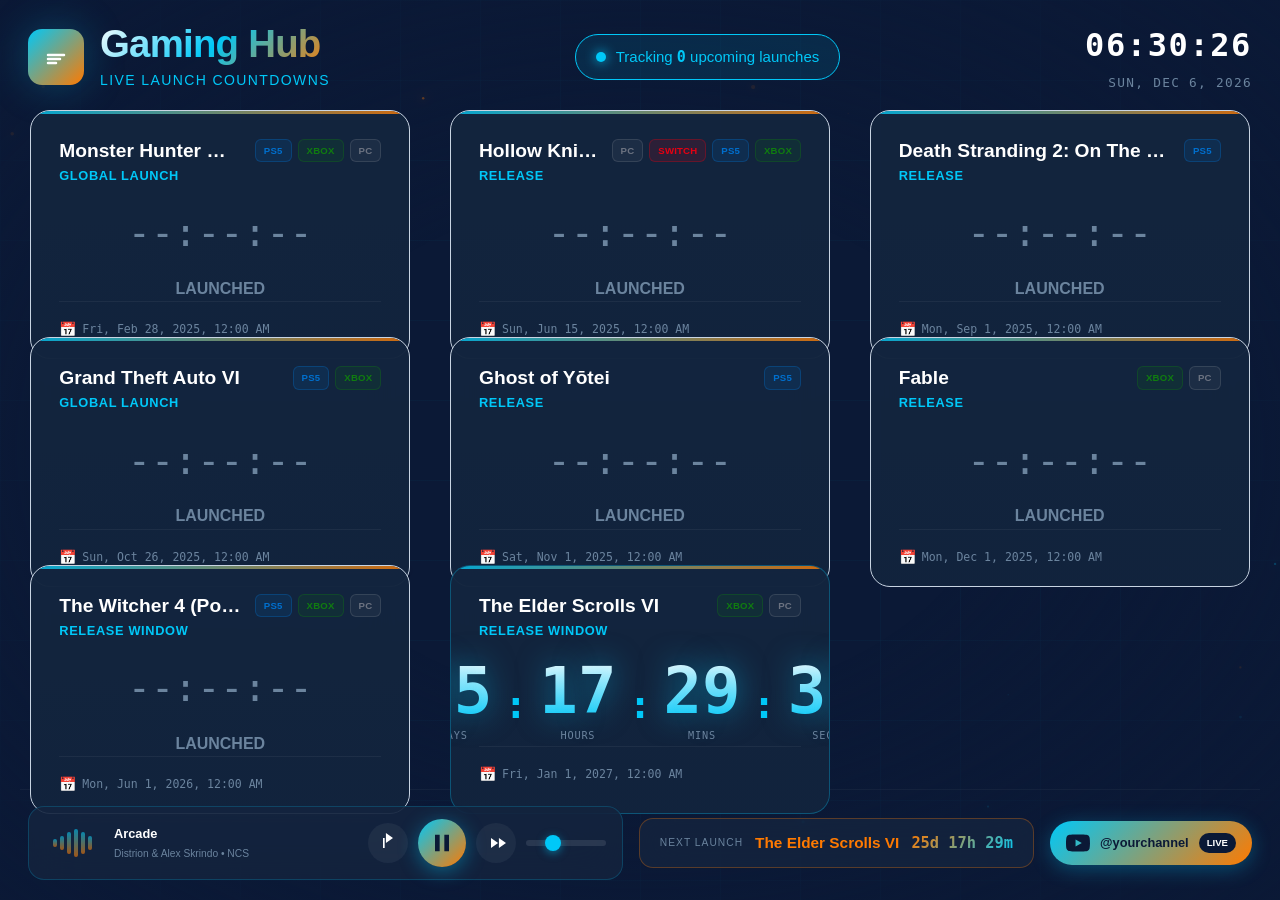
==== stream-dashboard/index.html @ 183128b2 "Add Stream Dashboard: OBS-ready fullscreen countdown overlay - Particle background animation with cy" ====
<!DOCTYPE html>
<html lang="en">
<head>
  <meta charset="UTF-8">
  <meta name="viewport" content="width=device-width, initial-scale=1.0, maximum-scale=1.0, user-scalable=no">
  <meta name="description" content="Gaming Hub Stream Dashboard - Live countdowns for upcoming game launches. Perfect for OBS browser source.">
  <meta name="theme-color" content="#0B1936">

  <!-- Open Graph -->
  <meta property="og:type" content="website">
  <meta property="og:title" content="Gaming Hub - Live Launch Countdowns">
  <meta property="og:description" content="Tracking the biggest upcoming game releases with live timers">
  <meta property="og:image" content="https://your-domain.com/og-stream.jpg">

  <title>Gaming Hub • Stream Dashboard</title>

  <!-- Preload -->
  <link rel="preload" href="../shared/styles.css" as="style">
  <link rel="preload" href="../shared/utils.js" as="script">
  <link rel="preload" href="data/stream-events.json" as="fetch" crossorigin>

  <!-- Styles -->
  <link rel="stylesheet" href="../shared/styles.css">
  <link rel="stylesheet" href="stream.css">

  <!-- Favicon -->
  <link rel="icon" type="image/svg+xml" href="data:image/svg+xml,<svg xmlns='http://www.w3.org/2000/svg' viewBox='0 0 100 100'><text y='.9em' font-size='90'>⏰</text></svg>">
</head>
<body>
  <!-- Background Canvas for Particles/Effects -->
  <canvas id="bgCanvas" aria-hidden="true"></canvas>

  <!-- Subtle Grid Overlay -->
  <div class="grid-overlay" aria-hidden="true"></div>

  <!-- Main Dashboard -->
  <main class="stream-dashboard" role="main">
    <!-- Top Bar: Brand + Live Indicator -->
    <header class="stream-header">
      <div class="brand-section">
        <div class="logo-mark" aria-hidden="true">
          <svg width="40" height="40" viewBox="0 0 40 40" fill="none">
            <rect width="40" height="40" rx="10" fill="url(#grad)"/>
            <path d="M12 18h16M12 22h12M12 26h8" stroke="white" stroke-width="2.5" stroke-linecap="round"/>
          </svg>
        </div>
        <div class="brand-text">
          <h1 class="brand-name">Gaming Hub</h1>
          <span class="brand-tag">Live Launch Countdowns</span>
        </div>
      </div>

      <div class="live-status" id="liveStatus" aria-live="polite">
        <span class="live-dot" aria-hidden="true"></span>
        <span class="live-text">Tracking <strong id="liveCount">0</strong> upcoming launches</span>
      </div>

      <div class="time-display" id="timeDisplay" aria-label="Current time">
        <span id="currentTime">--:--:--</span>
        <span id="currentDate">Loading...</span>
      </div>
    </header>

    <!-- Center: Main Countdown Cards -->
    <section class="countdown-grid" id="countdownGrid" aria-label="Game launch countdowns">
      <!-- Cards injected by JS -->
    </section>

    <!-- Bottom: Music Player + Next Event Preview -->
    <footer class="stream-footer">
      <!-- Music Player -->
      <div class="music-player" id="musicPlayer">
        <div class="music-info">
          <div class="music-visualizer" aria-hidden="true">
            <span class="bar"></span><span class="bar"></span><span class="bar"></span>
            <span class="bar"></span><span class="bar"></span><span class="bar"></span>
          </div>
          <div class="music-details">
            <span class="music-title" id="musicTitle">Loading...</span>
            <span class="music-artist" id="musicArtist">Non-copyright gaming music</span>
          </div>
        </div>
        <div class="music-controls">
          <button class="music-btn" id="musicPrev" aria-label="Previous track" title="Previous">
            <svg width="20" height="20" viewBox="0 0 24 24" fill="currentColor"><path d="M6 6h2v12H6zm3.5-6l8.5 6-8.5 6V0z"/></svg>
          </button>
          <button class="music-btn music-play" id="musicPlayPause" aria-label="Play/Pause" title="Play/Pause">
            <svg class="icon-play" width="28" height="28" viewBox="0 0 24 24" fill="currentColor"><path d="M8 5v14l11-7z"/></svg>
            <svg class="icon-pause" width="28" height="28" viewBox="0 0 24 24" fill="currentColor" style="display:none"><path d="M6 19h4V5H6v14zm8-14v14h4V5h-4z"/></svg>
          </button>
          <button class="music-btn" id="musicNext" aria-label="Next track" title="Next">
            <svg width="20" height="20" viewBox="0 0 24 24" fill="currentColor"><path d="M6 18l8.5-6-8.5-6V18zM15.5 6l8.5 6-8.5 6V6z"/></svg>
          </button>
          <input type="range" class="music-volume" id="musicVolume" min="0" max="1" step="0.1" value="0.3" aria-label="Volume">
        </div>
      </div>

      <!-- Next Event Teaser -->
      <div class="next-event" id="nextEvent" aria-label="Next upcoming launch">
        <span class="next-label">Next Launch</span>
        <span class="next-game" id="nextGameName">Loading...</span>
        <span class="next-countdown" id="nextCountdown">--d --h --m</span>
      </div>

      <!-- Channel Branding -->
      <div class="channel-brand">
        <a href="https://youtube.com/@yourchannel" target="_blank" rel="noopener" class="channel-link">
          <svg width="24" height="24" viewBox="0 0 24 24" fill="currentColor" aria-hidden="true">
            <path d="M23.498 6.186a3.016 3.016 0 0 0-2.122-2.136C19.505 3.545 12 3.545 12 3.545s-7.505 0-9.377.505A3.017 3.017 0 0 0 .502 6.186C0 8.07 0 12 0 12s0 3.93.502 5.814a3.016 3.016 0 0 0 2.122 2.136c1.871.505 9.376.505 9.376.505s7.505 0 9.377-.505a3.015 3.015 0 0 0 2.122-2.136C24 15.93 24 12 24 12s0-3.93-.502-5.814zM9.545 15.568V8.432L15.818 12l-6.273 3.568z"/>
          </svg>
          <span>@yourchannel</span>
          <span class="channel-live" aria-hidden="true">LIVE</span>
        </a>
      </div>
    </footer>
  </main>

  <!-- Audio Element -->
  <audio id="bgMusic" crossorigin="anonymous" preload="metadata"></audio>

  <!-- Scripts -->
  <script type="module" src="stream.js"></script>
</body>
</html>
---- shared/styles.css ----
/* ========================================
   YouTube Gaming Hub - Shared Design System
   Brand Colors: Pure White, Deep Navy Blue, Bright Cyan, Vibrant Orange, Light Gray
   ======================================== */

:root {
  /* ===== BRAND PALETTE (Your Channel Colors) ===== */
  --color-white: #FFFFFF;        /* Pure White - Primary background */
  --color-navy: #0B1936;         /* Deep Navy Blue - Structural, text, borders */
  --color-cyan: #00C8F8;         /* Bright Cyan - Primary energy accent */
  --color-orange: #FF7A00;       /* Vibrant Orange - Secondary pop accent */
  --color-light-gray: #E5ECF0;   /* Light Gray - Subtle texture layer */

  /* ===== BRAND SEMANTIC MAPPING ===== */
  --brand-primary: var(--color-cyan);      /* Primary actions, links, focus */
  --brand-primary-hover: #00b0db;          /* Darker cyan for hover */
  --brand-secondary: var(--color-orange);  /* Secondary actions, highlights */
  --brand-secondary-hover: #e86c00;        /* Darker orange for hover */
  --brand-accent: var(--color-cyan);       /* Live indicators, energy elements */
  --brand-outline: var(--color-navy);      /* Borders, frames, dividers */

  /* ===== SEMANTIC COLORS - DARK MODE (Default) ===== */
  --bg-primary: var(--color-navy);         /* Deep navy base */
  --bg-secondary: #112040;                 /* Slightly lighter navy */
  --bg-tertiary: #172a4a;                  /* Card backgrounds */
  --bg-card: #14253f;                      /* Card surface */
  --bg-card-hover: #1a2f4f;                /* Card hover */

  --text-primary: var(--color-white);      /* Pure white text */
  --text-secondary: #b8c5d6;               /* Muted cyan-gray */
  --text-muted: #8a9bb8;                   /* More muted */
  --text-inverse: var(--color-navy);       /* Navy on light backgrounds */

  --border-primary: #233a5a;               /* Navy-border */
  --border-focus: var(--brand-primary);    /* Cyan focus ring */
  --border-subtle: #1c304a;                /* Subtle dividers */

  --shadow-sm: 0 1px 3px rgba(0, 0, 0, 0.4);
  --shadow-md: 0 4px 16px rgba(0, 0, 0, 0.5);
  --shadow-lg: 0 8px 32px rgba(0, 0, 0, 0.6);
  --shadow-glow: 0 0 24px rgba(0, 200, 248, 0.35);  /* Cyan glow */
  --shadow-glow-orange: 0 0 24px rgba(255, 122, 0, 0.35);  /* Orange glow */

  --radius-sm: 6px;
  --radius-md: 10px;
  --radius-lg: 16px;
  --radius-full: 9999px;

  --transition-fast: 150ms ease;
  --transition-base: 250ms ease;
  --transition-slow: 350ms ease;

  --font-sans: -apple-system, BlinkMacSystemFont, 'Segoe UI', Roboto, 'Helvetica Neue', Arial, sans-serif;
  --font-mono: 'SF Mono', 'Fira Code', 'Fira Mono', Menlo, Consolas, monospace;

  --header-height: 64px;
  --max-width: 1200px;
  --gap: 16px;
  --gap-sm: 8px;
  --gap-lg: 24px;
}

/* ===== LIGHT MODE (System preference) ===== */
@media (prefers-color-scheme: light) {
  :root:not([data-theme="dark"]) {
    --bg-primary: var(--color-white);           /* Pure white base */
    --bg-secondary: var(--color-light-gray);    /* Light gray secondary */
    --bg-tertiary: #d0dbe8;                     /* Slightly deeper gray-blue */
    --bg-card: var(--color-white);              /* White cards */
    --bg-card-hover: #f0f4f8;                   /* Light hover */

    --text-primary: var(--color-navy);          /* Navy text */
    --text-secondary: #3d5a7a;                  /* Darker muted */
    --text-muted: #6b849e;                      /* Muted */
    --text-inverse: var(--color-white);         /* White on dark */

    --border-primary: var(--color-light-gray);  /* Light gray borders */
    --border-focus: var(--brand-primary);       /* Cyan focus */
    --border-subtle: #c8d4e2;                   /* Subtle dividers */

    --shadow-sm: 0 1px 3px rgba(11, 25, 54, 0.08);
    --shadow-md: 0 4px 16px rgba(11, 25, 54, 0.12);
    --shadow-lg: 0 8px 32px rgba(11, 25, 54, 0.16);
    --shadow-glow: 0 0 24px rgba(0, 200, 248, 0.25);
    --shadow-glow-orange: 0 0 24px rgba(255, 122, 0, 0.25);
  }
}

/* ===== EXPLICIT DARK MODE OVERRIDE ===== */
[data-theme="dark"] {
  --bg-primary: var(--color-navy);
  --bg-secondary: #112040;
  --bg-tertiary: #172a4a;
  --bg-card: #14253f;
  --bg-card-hover: #1a2f4f;

  --text-primary: var(--color-white);
  --text-secondary: #b8c5d6;
  --text-muted: #8a9bb8;
  --text-inverse: var(--color-navy);

  --border-primary: #233a5a;
  --border-focus: var(--brand-primary);
  --border-subtle: #1c304a;

  --shadow-sm: 0 1px 3px rgba(0, 0, 0, 0.4);
  --shadow-md: 0 4px 16px rgba(0, 0, 0, 0.5);
  --shadow-lg: 0 8px 32px rgba(0, 0, 0, 0.6);
  --shadow-glow: 0 0 24px rgba(0, 200, 248, 0.35);
  --shadow-glow-orange: 0 0 24px rgba(255, 122, 0, 0.35);
}

/* ========================================
   Reset & Base
   ======================================== */

*, *::before, *::after {
  box-sizing: border-box;
  margin: 0;
  padding: 0;
}

html {
  font-size: 16px;
  scroll-behavior: smooth;
}

body {
  font-family: var(--font-sans);
  background: var(--bg-primary);
  color: var(--text-primary);
  line-height: 1.6;
  min-height: 100vh;
  -webkit-font-smoothing: antialiased;
  -moz-osx-font-smoothing: grayscale;
}

/* ========================================
   Typography
   ======================================== */

h1, h2, h3, h4, h5, h6 {
  font-weight: 700;
  line-height: 1.2;
  color: var(--text-primary);
}

h1 { font-size: clamp(2rem, 5vw, 3rem); }
h2 { font-size: clamp(1.5rem, 3vw, 2.25rem); }
h3 { font-size: clamp(1.25rem, 2.5vw, 1.75rem); }

p { color: var(--text-secondary); }

a {
  color: var(--brand-primary);
  text-decoration: none;
  transition: color var(--transition-fast);
}
a:hover { color: var(--brand-primary-hover); }
a:focus-visible {
  outline: 2px solid var(--border-focus);
  outline-offset: 2px;
  border-radius: var(--radius-sm);
}

/* ========================================
   Layout Utilities
   ======================================== */

.container {
  width: 100%;
  max-width: var(--max-width);
  margin: 0 auto;
  padding: 0 var(--gap);
}

.grid {
  display: grid;
  gap: var(--gap);
}

.grid-2 { grid-template-columns: repeat(2, 1fr); }
.grid-3 { grid-template-columns: repeat(3, 1fr); }
.grid-4 { grid-template-columns: repeat(4, 1fr); }

@media (max-width: 1024px) {
  .grid-4 { grid-template-columns: repeat(2, 1fr); }
  .grid-3 { grid-template-columns: repeat(2, 1fr); }
}
@media (max-width: 640px) {
  .grid-4, .grid-3, .grid-2 { grid-template-columns: 1fr; }
}

.flex { display: flex; }
.flex-center { display: flex; align-items: center; justify-content: center; }
.flex-between { display: flex; align-items: center; justify-content: space-between; }
.flex-col { display: flex; flex-direction: column; }
.gap-sm { gap: var(--gap-sm); }
.gap { gap: var(--gap); }
.gap-lg { gap: var(--gap-lg); }

/* ========================================
   Components
   ======================================== */

/* Buttons */
.btn {
  display: inline-flex;
  align-items: center;
  justify-content: center;
  gap: 8px;
  padding: 12px 24px;
  font-size: 0.9375rem;
  font-weight: 600;
  border-radius: var(--radius-md);
  border: none;
  cursor: pointer;
  transition: all var(--transition-fast);
  white-space: nowrap;
  text-decoration: none;
}

.btn-primary {
  background: var(--brand-primary);
  color: white;
}
.btn-primary:hover {
  background: var(--brand-primary-hover);
  transform: translateY(-1px);
  box-shadow: var(--shadow-glow);
}
.btn-primary:active { transform: translateY(0); }

.btn-secondary {
  background: var(--bg-tertiary);
  color: var(--text-primary);
  border: 1px solid var(--border-primary);
}
.btn-secondary:hover {
  background: var(--bg-card-hover);
  border-color: var(--brand-primary);
}

.btn-ghost {
  background: transparent;
  color: var(--text-secondary);
}
.btn-ghost:hover {
  background: var(--bg-tertiary);
  color: var(--text-primary);
}

.btn-sm { padding: 8px 16px; font-size: 0.8125rem; }
.btn-lg { padding: 16px 32px; font-size: 1.0625rem; }

.btn:disabled {
  opacity: 0.5;
  cursor: not-allowed;
  transform: none !important;
}

/* Cards */
.card {
  background: var(--bg-card);
  border: 1px solid var(--border-primary);
  border-radius: var(--radius-lg);
  padding: var(--gap-lg);
  transition: all var(--transition-base);
}
.card:hover {
  border-color: var(--brand-primary);
  box-shadow: var(--shadow-md);
  transform: translateY(-2px);
}

/* Badges */
.badge {
  display: inline-flex;
  align-items: center;
  padding: 4px 10px;
  font-size: 0.6875rem;
  font-weight: 700;
  text-transform: uppercase;
  letter-spacing: 0.05em;
  border-radius: var(--radius-full);
  white-space: nowrap;
}

.badge-live {
  background: rgba(0, 212, 170, 0.15);
  color: var(--brand-accent);
  animation: pulse 2s infinite;
}
.badge-soon { background: rgba(255, 180, 0, 0.15); color: #ffb400; }
.badge-ended { background: rgba(120, 120, 120, 0.15); color: var(--text-muted); }
.badge-category { background: var(--bg-tertiary); color: var(--text-secondary); }

@keyframes pulse {
  0%, 100% { opacity: 1; }
  50% { opacity: 0.6; }
}

/* Countdown Timer */
.countdown {
  display: flex;
  gap: 6px;
  font-family: var(--font-mono);
  font-variant-numeric: tabular-nums;
}

.countdown-unit {
  display: flex;
  flex-direction: column;
  align-items: center;
  min-width: 48px;
  padding: 8px 6px;
  background: var(--bg-tertiary);
  border-radius: var(--radius-md);
  border: 1px solid var(--border-primary);
}

.countdown-value {
  font-size: 1.5rem;
  font-weight: 700;
  line-height: 1;
  color: var(--text-primary);
}

.countdown-label {
  font-size: 0.625rem;
  text-transform: uppercase;
  letter-spacing: 0.05em;
  color: var(--text-muted);
  margin-top: 4px;
}

.countdown-separator {
  display: flex;
  align-items: center;
  font-size: 1.5rem;
  font-weight: 700;
  color: var(--text-muted);
  animation: blink 1s infinite;
}

@keyframes blink {
  0%, 100% { opacity: 1; }
  50% { opacity: 0.3; }
}

/* Live Indicator */
.live-indicator {
  display: inline-flex;
  align-items: center;
  gap: 6px;
  font-size: 0.8125rem;
  font-weight: 600;
  color: var(--brand-accent);
}

.live-dot {
  width: 8px;
  height: 8px;
  background: var(--brand-accent);
  border-radius: 50%;
  animation: pulse 1.5s infinite;
}

/* Section Headers */
.section-header {
  display: flex;
  align-items: center;
  justify-content: space-between;
  margin-bottom: var(--gap-lg);
  flex-wrap: wrap;
  gap: var(--gap);
}

.section-title {
  display: flex;
  align-items: center;
  gap: var(--gap-sm);
}

.section-title::before {
  content: '';
  width: 4px;
  height: 28px;
  background: var(--brand-primary);
  border-radius: 2px;
}

/* ========================================
   Header / Navigation
   ======================================== */

.site-header {
  position: sticky;
  top: 0;
  z-index: 100;
  height: var(--header-height);
  background: rgba(var(--bg-secondary), 0.95);
  backdrop-filter: blur(12px);
  border-bottom: 1px solid var(--border-primary);
}

.header-inner {
  display: flex;
  align-items: center;
  justify-content: space-between;
  height: 100%;
  max-width: var(--max-width);
  margin: 0 auto;
  padding: 0 var(--gap);
}

.logo {
  display: flex;
  align-items: center;
  gap: 10px;
  font-size: 1.25rem;
  font-weight: 800;
  color: var(--text-primary);
  text-decoration: none;
}

.logo-icon {
  width: 36px;
  height: 36px;
  background: var(--brand-primary);
  border-radius: var(--radius-md);
  display: flex;
  align-items: center;
  justify-content: center;
  font-size: 1.125rem;
}

.nav-links {
  display: flex;
  align-items: center;
  gap: var(--gap-sm);
  list-style: none;
}

.nav-link {
  padding: 8px 16px;
  font-size: 0.875rem;
  font-weight: 500;
  color: var(--text-secondary);
  border-radius: var(--radius-md);
  transition: all var(--transition-fast);
}
.nav-link:hover,
.nav-link.active {
  color: var(--text-primary);
  background: var(--bg-tertiary);
}

.header-actions {
  display: flex;
  align-items: center;
  gap: var(--gap-sm);
}

.theme-toggle {
  width: 40px;
  height: 40px;
  border: none;
  background: var(--bg-tertiary);
  border-radius: var(--radius-full);
  cursor: pointer;
  display: flex;
  align-items: center;
  justify-content: center;
  color: var(--text-secondary);
  transition: all var(--transition-fast);
}
.theme-toggle:hover {
  background: var(--bg-card-hover);
  color: var(--text-primary);
}

/* ========================================
   Main Content
   ======================================== */

.main-content {
  padding: var(--gap-lg) var(--gap);
  padding-bottom: calc(var(--gap-lg) * 3);
}

/* ========================================
   Footer
   ======================================== */

.site-footer {
  padding: var(--gap-lg) var(--gap);
  border-top: 1px solid var(--border-primary);
  background: var(--bg-secondary);
}

.footer-inner {
  max-width: var(--max-width);
  margin: 0 auto;
  display: flex;
  flex-direction: column;
  align-items: center;
  gap: var(--gap);
  text-align: center;
}

.footer-links {
  display: flex;
  gap: var(--gap-lg);
  flex-wrap: wrap;
  justify-content: center;
}

.footer-links a {
  color: var(--text-secondary);
  font-size: 0.875rem;
}
.footer-links a:hover { color: var(--brand-primary); }

/* ========================================
   Loading & Error States
   ======================================== */

.skeleton {
  background: linear-gradient(
    90deg,
    var(--bg-tertiary) 25%,
    var(--bg-card) 50%,
    var(--bg-tertiary) 75%
  );
  background-size: 200% 100%;
  animation: shimmer 1.5s infinite;
  border-radius: var(--radius-md);
}

@keyframes shimmer {
  0% { background-position: 200% 0; }
  100% { background-position: -200% 0; }
}

.empty-state {
  display: flex;
  flex-direction: column;
  align-items: center;
  justify-content: center;
  padding: var(--gap-lg) * 3;
  text-align: center;
  color: var(--text-muted);
}

.empty-state-icon {
  font-size: 3rem;
  margin-bottom: var(--gap);
  opacity: 0.5;
}

/* ========================================
   Utility Classes
   ======================================== */

.sr-only {
  position: absolute;
  width: 1px;
  height: 1px;
  padding: 0;
  margin: -1px;
  overflow: hidden;
  clip: rect(0, 0, 0, 0);
  white-space: nowrap;
  border: 0;
}

.text-center { text-align: center; }
.text-right { text-align: right; }

.mt-auto { margin-top: auto; }
.mb-auto { margin-bottom: auto; }

.hidden { display: none !important; }
.visible { display: block !important; }

/* Scrollbar */
::-webkit-scrollbar { width: 8px; height: 8px; }
::-webkit-scrollbar-track { background: var(--bg-primary); }
::-webkit-scrollbar-thumb {
  background: var(--border-primary);
  border-radius: var(--radius-full);
}
::-webkit-scrollbar-thumb:hover { background: var(--text-muted); }

/* Selection */
::selection {
  background: rgba(255, 59, 48, 0.3);
  color: var(--text-primary);
}

/* ========================================
   Countdown Page Specific Styles
   ======================================== */

.page-hero {
  text-align: center;
  padding: var(--gap-lg) 0;
  margin-bottom: var(--gap-lg);
}

.page-hero h1 {
  margin-bottom: var(--gap-sm);
  background: linear-gradient(135deg, var(--text-primary) 0%, var(--brand-primary) 100%);
  -webkit-background-clip: text;
  -webkit-text-fill-color: transparent;
  background-clip: text;
}

.page-hero p {
  max-width: 600px;
  margin: 0 auto;
  font-size: 1.125rem;
}

.category-section {
  margin-bottom: var(--gap-lg) * 2;
}

.category-header {
  display: flex;
  align-items: center;
  justify-content: space-between;
  margin-bottom: var(--gap);
  flex-wrap: wrap;
  gap: var(--gap);
}

.category-title {
  display: flex;
  align-items: center;
  gap: var(--gap-sm);
  font-size: 1.25rem;
}

.category-count {
  font-size: 0.875rem;
  color: var(--text-muted);
  font-weight: 400;
}

.countdown-grid {
  display: grid;
  grid-template-columns: repeat(auto-fill, minmax(320px, 1fr));
  gap: var(--gap);
}

.countdown-card {
  position: relative;
  background: var(--bg-card);
  border: 1px solid var(--border-primary);
  border-radius: var(--radius-lg);
  padding: var(--gap-lg);
  transition: all var(--transition-base);
  overflow: hidden;
}

.countdown-card::before {
  content: '';
  position: absolute;
  top: 0;
  left: 0;
  right: 0;
  height: 3px;
  background: linear-gradient(90deg, var(--brand-primary), var(--brand-accent));
  opacity: 0;
  transition: opacity var(--transition-base);
}

.countdown-card:hover::before { opacity: 1; }
.countdown-card:hover {
  border-color: var(--brand-primary);
  box-shadow: var(--shadow-md);
  transform: translateY(-4px);
}

.countdown-card.live::before { opacity: 1; }
.countdown-card.live { border-color: var(--brand-accent); }

.countdown-card-header {
  display: flex;
  align-items: flex-start;
  justify-content: space-between;
  gap: var(--gap);
  margin-bottom: var(--gap);
}

.countdown-game {
  display: flex;
  align-items: center;
  gap: var(--gap-sm);
  flex: 1;
  min-width: 0;
}

.countdown-game-icon {
  width: 48px;
  height: 48px;
  border-radius: var(--radius-md);
  object-fit: cover;
  flex-shrink: 0;
  background: var(--bg-tertiary);
}

.countdown-game-info {
  flex: 1;
  min-width: 0;
}

.countdown-game-name {
  font-weight: 700;
  font-size: 1.0625rem;
  white-space: nowrap;
  overflow: hidden;
  text-overflow: ellipsis;
}

.countdown-event-name {
  font-size: 0.8125rem;
  color: var(--text-secondary);
  white-space: nowrap;
  overflow: hidden;
  text-overflow: ellipsis;
  margin-top: 2px;
}

.countdown-timer {
  flex-shrink: 0;
}

.countdown-body {
  display: flex;
  align-items: center;
  justify-content: space-between;
  flex-wrap: wrap;
  gap: var(--gap);
  padding-top: var(--gap);
  border-top: 1px solid var(--border-primary);
}

.countdown-meta {
  display: flex;
  flex-wrap: wrap;
  gap: var(--gap-sm);
}

.countdown-actions {
  display: flex;
  gap: var(--gap-sm);
}

.countdown-date {
  font-size: 0.8125rem;
  color: var(--text-muted);
  font-family: var(--font-mono);
}

/* Filter Tabs */
.filter-tabs {
  display: flex;
  gap: var(--gap-sm);
  margin-bottom: var(--gap-lg);
  flex-wrap: wrap;
  overflow-x: auto;
  padding-bottom: var(--gap-sm);
  scrollbar-width: thin;
}

.filter-tab {
  padding: 10px 20px;
  font-size: 0.8125rem;
  font-weight: 600;
  color: var(--text-secondary);
  background: var(--bg-tertiary);
  border: 1px solid var(--border-primary);
  border-radius: var(--radius-full);
  cursor: pointer;
  transition: all var(--transition-fast);
  white-space: nowrap;
}
.filter-tab:hover {
  color: var(--text-primary);
  border-color: var(--brand-primary);
}
.filter-tab.active {
  background: var(--brand-primary);
  border-color: var(--brand-primary);
  color: white;
}

/* CTA Banner */
.cta-banner {
  margin-top: var(--gap-lg) * 2;
  padding: var(--gap-lg) * 2;
  background: linear-gradient(135deg, var(--brand-primary) 0%, #cc2d24 100%);
  border-radius: var(--radius-lg);
  text-align: center;
  color: white;
}

.cta-banner h3 {
  color: white;
  margin-bottom: var(--gap-sm);
}

.cta-banner p {
  color: rgba(255,255,255,0.9);
  margin-bottom: var(--gap);
  max-width: 500px;
  margin-left: auto;
  margin-right: auto;
}

.cta-banner .btn {
  background: white;
  color: var(--brand-primary);
}
.cta-banner .btn:hover {
  background: #f5f5f5;
  transform: translateY(-2px);
  box-shadow: var(--shadow-lg);
}

/* ========================================
   Responsive
   ======================================== */

@media (max-width: 768px) {
  :root {
    --header-height: 56px;
  }

  .nav-links { display: none; }

  .countdown-grid {
    grid-template-columns: 1fr;
  }

  .countdown-card-header {
    flex-direction: column;
    align-items: flex-start;
  }

  .countdown-timer {
    width: 100%;
    justify-content: center;
  }

  .countdown-body {
    flex-direction: column;
    align-items: flex-start;
  }

  .countdown-actions {
    width: 100%;
    justify-content: flex-start;
  }
}
---- shared/styles.css ----
/* ========================================
   YouTube Gaming Hub - Shared Design System
   Brand Colors: Pure White, Deep Navy Blue, Bright Cyan, Vibrant Orange, Light Gray
   ======================================== */

:root {
  /* ===== BRAND PALETTE (Your Channel Colors) ===== */
  --color-white: #FFFFFF;        /* Pure White - Primary background */
  --color-navy: #0B1936;         /* Deep Navy Blue - Structural, text, borders */
  --color-cyan: #00C8F8;         /* Bright Cyan - Primary energy accent */
  --color-orange: #FF7A00;       /* Vibrant Orange - Secondary pop accent */
  --color-light-gray: #E5ECF0;   /* Light Gray - Subtle texture layer */

  /* ===== BRAND SEMANTIC MAPPING ===== */
  --brand-primary: var(--color-cyan);      /* Primary actions, links, focus */
  --brand-primary-hover: #00b0db;          /* Darker cyan for hover */
  --brand-secondary: var(--color-orange);  /* Secondary actions, highlights */
  --brand-secondary-hover: #e86c00;        /* Darker orange for hover */
  --brand-accent: var(--color-cyan);       /* Live indicators, energy elements */
  --brand-outline: var(--color-navy);      /* Borders, frames, dividers */

  /* ===== SEMANTIC COLORS - DARK MODE (Default) ===== */
  --bg-primary: var(--color-navy);         /* Deep navy base */
  --bg-secondary: #112040;                 /* Slightly lighter navy */
  --bg-tertiary: #172a4a;                  /* Card backgrounds */
  --bg-card: #14253f;                      /* Card surface */
  --bg-card-hover: #1a2f4f;                /* Card hover */

  --text-primary: var(--color-white);      /* Pure white text */
  --text-secondary: #b8c5d6;               /* Muted cyan-gray */
  --text-muted: #8a9bb8;                   /* More muted */
  --text-inverse: var(--color-navy);       /* Navy on light backgrounds */

  --border-primary: #233a5a;               /* Navy-border */
  --border-focus: var(--brand-primary);    /* Cyan focus ring */
  --border-subtle: #1c304a;                /* Subtle dividers */

  --shadow-sm: 0 1px 3px rgba(0, 0, 0, 0.4);
  --shadow-md: 0 4px 16px rgba(0, 0, 0, 0.5);
  --shadow-lg: 0 8px 32px rgba(0, 0, 0, 0.6);
  --shadow-glow: 0 0 24px rgba(0, 200, 248, 0.35);  /* Cyan glow */
  --shadow-glow-orange: 0 0 24px rgba(255, 122, 0, 0.35);  /* Orange glow */

  --radius-sm: 6px;
  --radius-md: 10px;
  --radius-lg: 16px;
  --radius-full: 9999px;

  --transition-fast: 150ms ease;
  --transition-base: 250ms ease;
  --transition-slow: 350ms ease;

  --font-sans: -apple-system, BlinkMacSystemFont, 'Segoe UI', Roboto, 'Helvetica Neue', Arial, sans-serif;
  --font-mono: 'SF Mono', 'Fira Code', 'Fira Mono', Menlo, Consolas, monospace;

  --header-height: 64px;
  --max-width: 1200px;
  --gap: 16px;
  --gap-sm: 8px;
  --gap-lg: 24px;
}

/* ===== LIGHT MODE (System preference) ===== */
@media (prefers-color-scheme: light) {
  :root:not([data-theme="dark"]) {
    --bg-primary: var(--color-white);           /* Pure white base */
    --bg-secondary: var(--color-light-gray);    /* Light gray secondary */
    --bg-tertiary: #d0dbe8;                     /* Slightly deeper gray-blue */
    --bg-card: var(--color-white);              /* White cards */
    --bg-card-hover: #f0f4f8;                   /* Light hover */

    --text-primary: var(--color-navy);          /* Navy text */
    --text-secondary: #3d5a7a;                  /* Darker muted */
    --text-muted: #6b849e;                      /* Muted */
    --text-inverse: var(--color-white);         /* White on dark */

    --border-primary: var(--color-light-gray);  /* Light gray borders */
    --border-focus: var(--brand-primary);       /* Cyan focus */
    --border-subtle: #c8d4e2;                   /* Subtle dividers */

    --shadow-sm: 0 1px 3px rgba(11, 25, 54, 0.08);
    --shadow-md: 0 4px 16px rgba(11, 25, 54, 0.12);
    --shadow-lg: 0 8px 32px rgba(11, 25, 54, 0.16);
    --shadow-glow: 0 0 24px rgba(0, 200, 248, 0.25);
    --shadow-glow-orange: 0 0 24px rgba(255, 122, 0, 0.25);
  }
}

/* ===== EXPLICIT DARK MODE OVERRIDE ===== */
[data-theme="dark"] {
  --bg-primary: var(--color-navy);
  --bg-secondary: #112040;
  --bg-tertiary: #172a4a;
  --bg-card: #14253f;
  --bg-card-hover: #1a2f4f;

  --text-primary: var(--color-white);
  --text-secondary: #b8c5d6;
  --text-muted: #8a9bb8;
  --text-inverse: var(--color-navy);

  --border-primary: #233a5a;
  --border-focus: var(--brand-primary);
  --border-subtle: #1c304a;

  --shadow-sm: 0 1px 3px rgba(0, 0, 0, 0.4);
  --shadow-md: 0 4px 16px rgba(0, 0, 0, 0.5);
  --shadow-lg: 0 8px 32px rgba(0, 0, 0, 0.6);
  --shadow-glow: 0 0 24px rgba(0, 200, 248, 0.35);
  --shadow-glow-orange: 0 0 24px rgba(255, 122, 0, 0.35);
}

/* ========================================
   Reset & Base
   ======================================== */

*, *::before, *::after {
  box-sizing: border-box;
  margin: 0;
  padding: 0;
}

html {
  font-size: 16px;
  scroll-behavior: smooth;
}

body {
  font-family: var(--font-sans);
  background: var(--bg-primary);
  color: var(--text-primary);
  line-height: 1.6;
  min-height: 100vh;
  -webkit-font-smoothing: antialiased;
  -moz-osx-font-smoothing: grayscale;
}

/* ========================================
   Typography
   ======================================== */

h1, h2, h3, h4, h5, h6 {
  font-weight: 700;
  line-height: 1.2;
  color: var(--text-primary);
}

h1 { font-size: clamp(2rem, 5vw, 3rem); }
h2 { font-size: clamp(1.5rem, 3vw, 2.25rem); }
h3 { font-size: clamp(1.25rem, 2.5vw, 1.75rem); }

p { color: var(--text-secondary); }

a {
  color: var(--brand-primary);
  text-decoration: none;
  transition: color var(--transition-fast);
}
a:hover { color: var(--brand-primary-hover); }
a:focus-visible {
  outline: 2px solid var(--border-focus);
  outline-offset: 2px;
  border-radius: var(--radius-sm);
}

/* ========================================
   Layout Utilities
   ======================================== */

.container {
  width: 100%;
  max-width: var(--max-width);
  margin: 0 auto;
  padding: 0 var(--gap);
}

.grid {
  display: grid;
  gap: var(--gap);
}

.grid-2 { grid-template-columns: repeat(2, 1fr); }
.grid-3 { grid-template-columns: repeat(3, 1fr); }
.grid-4 { grid-template-columns: repeat(4, 1fr); }

@media (max-width: 1024px) {
  .grid-4 { grid-template-columns: repeat(2, 1fr); }
  .grid-3 { grid-template-columns: repeat(2, 1fr); }
}
@media (max-width: 640px) {
  .grid-4, .grid-3, .grid-2 { grid-template-columns: 1fr; }
}

.flex { display: flex; }
.flex-center { display: flex; align-items: center; justify-content: center; }
.flex-between { display: flex; align-items: center; justify-content: space-between; }
.flex-col { display: flex; flex-direction: column; }
.gap-sm { gap: var(--gap-sm); }
.gap { gap: var(--gap); }
.gap-lg { gap: var(--gap-lg); }

/* ========================================
   Components
   ======================================== */

/* Buttons */
.btn {
  display: inline-flex;
  align-items: center;
  justify-content: center;
  gap: 8px;
  padding: 12px 24px;
  font-size: 0.9375rem;
  font-weight: 600;
  border-radius: var(--radius-md);
  border: none;
  cursor: pointer;
  transition: all var(--transition-fast);
  white-space: nowrap;
  text-decoration: none;
}

.btn-primary {
  background: var(--brand-primary);
  color: white;
}
.btn-primary:hover {
  background: var(--brand-primary-hover);
  transform: translateY(-1px);
  box-shadow: var(--shadow-glow);
}
.btn-primary:active { transform: translateY(0); }

.btn-secondary {
  background: var(--bg-tertiary);
  color: var(--text-primary);
  border: 1px solid var(--border-primary);
}
.btn-secondary:hover {
  background: var(--bg-card-hover);
  border-color: var(--brand-primary);
}

.btn-ghost {
  background: transparent;
  color: var(--text-secondary);
}
.btn-ghost:hover {
  background: var(--bg-tertiary);
  color: var(--text-primary);
}

.btn-sm { padding: 8px 16px; font-size: 0.8125rem; }
.btn-lg { padding: 16px 32px; font-size: 1.0625rem; }

.btn:disabled {
  opacity: 0.5;
  cursor: not-allowed;
  transform: none !important;
}

/* Cards */
.card {
  background: var(--bg-card);
  border: 1px solid var(--border-primary);
  border-radius: var(--radius-lg);
  padding: var(--gap-lg);
  transition: all var(--transition-base);
}
.card:hover {
  border-color: var(--brand-primary);
  box-shadow: var(--shadow-md);
  transform: translateY(-2px);
}

/* Badges */
.badge {
  display: inline-flex;
  align-items: center;
  padding: 4px 10px;
  font-size: 0.6875rem;
  font-weight: 700;
  text-transform: uppercase;
  letter-spacing: 0.05em;
  border-radius: var(--radius-full);
  white-space: nowrap;
}

.badge-live {
  background: rgba(0, 212, 170, 0.15);
  color: var(--brand-accent);
  animation: pulse 2s infinite;
}
.badge-soon { background: rgba(255, 180, 0, 0.15); color: #ffb400; }
.badge-ended { background: rgba(120, 120, 120, 0.15); color: var(--text-muted); }
.badge-category { background: var(--bg-tertiary); color: var(--text-secondary); }

@keyframes pulse {
  0%, 100% { opacity: 1; }
  50% { opacity: 0.6; }
}

/* Countdown Timer */
.countdown {
  display: flex;
  gap: 6px;
  font-family: var(--font-mono);
  font-variant-numeric: tabular-nums;
}

.countdown-unit {
  display: flex;
  flex-direction: column;
  align-items: center;
  min-width: 48px;
  padding: 8px 6px;
  background: var(--bg-tertiary);
  border-radius: var(--radius-md);
  border: 1px solid var(--border-primary);
}

.countdown-value {
  font-size: 1.5rem;
  font-weight: 700;
  line-height: 1;
  color: var(--text-primary);
}

.countdown-label {
  font-size: 0.625rem;
  text-transform: uppercase;
  letter-spacing: 0.05em;
  color: var(--text-muted);
  margin-top: 4px;
}

.countdown-separator {
  display: flex;
  align-items: center;
  font-size: 1.5rem;
  font-weight: 700;
  color: var(--text-muted);
  animation: blink 1s infinite;
}

@keyframes blink {
  0%, 100% { opacity: 1; }
  50% { opacity: 0.3; }
}

/* Live Indicator */
.live-indicator {
  display: inline-flex;
  align-items: center;
  gap: 6px;
  font-size: 0.8125rem;
  font-weight: 600;
  color: var(--brand-accent);
}

.live-dot {
  width: 8px;
  height: 8px;
  background: var(--brand-accent);
  border-radius: 50%;
  animation: pulse 1.5s infinite;
}

/* Section Headers */
.section-header {
  display: flex;
  align-items: center;
  justify-content: space-between;
  margin-bottom: var(--gap-lg);
  flex-wrap: wrap;
  gap: var(--gap);
}

.section-title {
  display: flex;
  align-items: center;
  gap: var(--gap-sm);
}

.section-title::before {
  content: '';
  width: 4px;
  height: 28px;
  background: var(--brand-primary);
  border-radius: 2px;
}

/* ========================================
   Header / Navigation
   ======================================== */

.site-header {
  position: sticky;
  top: 0;
  z-index: 100;
  height: var(--header-height);
  background: rgba(var(--bg-secondary), 0.95);
  backdrop-filter: blur(12px);
  border-bottom: 1px solid var(--border-primary);
}

.header-inner {
  display: flex;
  align-items: center;
  justify-content: space-between;
  height: 100%;
  max-width: var(--max-width);
  margin: 0 auto;
  padding: 0 var(--gap);
}

.logo {
  display: flex;
  align-items: center;
  gap: 10px;
  font-size: 1.25rem;
  font-weight: 800;
  color: var(--text-primary);
  text-decoration: none;
}

.logo-icon {
  width: 36px;
  height: 36px;
  background: var(--brand-primary);
  border-radius: var(--radius-md);
  display: flex;
  align-items: center;
  justify-content: center;
  font-size: 1.125rem;
}

.nav-links {
  display: flex;
  align-items: center;
  gap: var(--gap-sm);
  list-style: none;
}

.nav-link {
  padding: 8px 16px;
  font-size: 0.875rem;
  font-weight: 500;
  color: var(--text-secondary);
  border-radius: var(--radius-md);
  transition: all var(--transition-fast);
}
.nav-link:hover,
.nav-link.active {
  color: var(--text-primary);
  background: var(--bg-tertiary);
}

.header-actions {
  display: flex;
  align-items: center;
  gap: var(--gap-sm);
}

.theme-toggle {
  width: 40px;
  height: 40px;
  border: none;
  background: var(--bg-tertiary);
  border-radius: var(--radius-full);
  cursor: pointer;
  display: flex;
  align-items: center;
  justify-content: center;
  color: var(--text-secondary);
  transition: all var(--transition-fast);
}
.theme-toggle:hover {
  background: var(--bg-card-hover);
  color: var(--text-primary);
}

/* ========================================
   Main Content
   ======================================== */

.main-content {
  padding: var(--gap-lg) var(--gap);
  padding-bottom: calc(var(--gap-lg) * 3);
}

/* ========================================
   Footer
   ======================================== */

.site-footer {
  padding: var(--gap-lg) var(--gap);
  border-top: 1px solid var(--border-primary);
  background: var(--bg-secondary);
}

.footer-inner {
  max-width: var(--max-width);
  margin: 0 auto;
  display: flex;
  flex-direction: column;
  align-items: center;
  gap: var(--gap);
  text-align: center;
}

.footer-links {
  display: flex;
  gap: var(--gap-lg);
  flex-wrap: wrap;
  justify-content: center;
}

.footer-links a {
  color: var(--text-secondary);
  font-size: 0.875rem;
}
.footer-links a:hover { color: var(--brand-primary); }

/* ========================================
   Loading & Error States
   ======================================== */

.skeleton {
  background: linear-gradient(
    90deg,
    var(--bg-tertiary) 25%,
    var(--bg-card) 50%,
    var(--bg-tertiary) 75%
  );
  background-size: 200% 100%;
  animation: shimmer 1.5s infinite;
  border-radius: var(--radius-md);
}

@keyframes shimmer {
  0% { background-position: 200% 0; }
  100% { background-position: -200% 0; }
}

.empty-state {
  display: flex;
  flex-direction: column;
  align-items: center;
  justify-content: center;
  padding: var(--gap-lg) * 3;
  text-align: center;
  color: var(--text-muted);
}

.empty-state-icon {
  font-size: 3rem;
  margin-bottom: var(--gap);
  opacity: 0.5;
}

/* ========================================
   Utility Classes
   ======================================== */

.sr-only {
  position: absolute;
  width: 1px;
  height: 1px;
  padding: 0;
  margin: -1px;
  overflow: hidden;
  clip: rect(0, 0, 0, 0);
  white-space: nowrap;
  border: 0;
}

.text-center { text-align: center; }
.text-right { text-align: right; }

.mt-auto { margin-top: auto; }
.mb-auto { margin-bottom: auto; }

.hidden { display: none !important; }
.visible { display: block !important; }

/* Scrollbar */
::-webkit-scrollbar { width: 8px; height: 8px; }
::-webkit-scrollbar-track { background: var(--bg-primary); }
::-webkit-scrollbar-thumb {
  background: var(--border-primary);
  border-radius: var(--radius-full);
}
::-webkit-scrollbar-thumb:hover { background: var(--text-muted); }

/* Selection */
::selection {
  background: rgba(255, 59, 48, 0.3);
  color: var(--text-primary);
}

/* ========================================
   Countdown Page Specific Styles
   ======================================== */

.page-hero {
  text-align: center;
  padding: var(--gap-lg) 0;
  margin-bottom: var(--gap-lg);
}

.page-hero h1 {
  margin-bottom: var(--gap-sm);
  background: linear-gradient(135deg, var(--text-primary) 0%, var(--brand-primary) 100%);
  -webkit-background-clip: text;
  -webkit-text-fill-color: transparent;
  background-clip: text;
}

.page-hero p {
  max-width: 600px;
  margin: 0 auto;
  font-size: 1.125rem;
}

.category-section {
  margin-bottom: var(--gap-lg) * 2;
}

.category-header {
  display: flex;
  align-items: center;
  justify-content: space-between;
  margin-bottom: var(--gap);
  flex-wrap: wrap;
  gap: var(--gap);
}

.category-title {
  display: flex;
  align-items: center;
  gap: var(--gap-sm);
  font-size: 1.25rem;
}

.category-count {
  font-size: 0.875rem;
  color: var(--text-muted);
  font-weight: 400;
}

.countdown-grid {
  display: grid;
  grid-template-columns: repeat(auto-fill, minmax(320px, 1fr));
  gap: var(--gap);
}

.countdown-card {
  position: relative;
  background: var(--bg-card);
  border: 1px solid var(--border-primary);
  border-radius: var(--radius-lg);
  padding: var(--gap-lg);
  transition: all var(--transition-base);
  overflow: hidden;
}

.countdown-card::before {
  content: '';
  position: absolute;
  top: 0;
  left: 0;
  right: 0;
  height: 3px;
  background: linear-gradient(90deg, var(--brand-primary), var(--brand-accent));
  opacity: 0;
  transition: opacity var(--transition-base);
}

.countdown-card:hover::before { opacity: 1; }
.countdown-card:hover {
  border-color: var(--brand-primary);
  box-shadow: var(--shadow-md);
  transform: translateY(-4px);
}

.countdown-card.live::before { opacity: 1; }
.countdown-card.live { border-color: var(--brand-accent); }

.countdown-card-header {
  display: flex;
  align-items: flex-start;
  justify-content: space-between;
  gap: var(--gap);
  margin-bottom: var(--gap);
}

.countdown-game {
  display: flex;
  align-items: center;
  gap: var(--gap-sm);
  flex: 1;
  min-width: 0;
}

.countdown-game-icon {
  width: 48px;
  height: 48px;
  border-radius: var(--radius-md);
  object-fit: cover;
  flex-shrink: 0;
  background: var(--bg-tertiary);
}

.countdown-game-info {
  flex: 1;
  min-width: 0;
}

.countdown-game-name {
  font-weight: 700;
  font-size: 1.0625rem;
  white-space: nowrap;
  overflow: hidden;
  text-overflow: ellipsis;
}

.countdown-event-name {
  font-size: 0.8125rem;
  color: var(--text-secondary);
  white-space: nowrap;
  overflow: hidden;
  text-overflow: ellipsis;
  margin-top: 2px;
}

.countdown-timer {
  flex-shrink: 0;
}

.countdown-body {
  display: flex;
  align-items: center;
  justify-content: space-between;
  flex-wrap: wrap;
  gap: var(--gap);
  padding-top: var(--gap);
  border-top: 1px solid var(--border-primary);
}

.countdown-meta {
  display: flex;
  flex-wrap: wrap;
  gap: var(--gap-sm);
}

.countdown-actions {
  display: flex;
  gap: var(--gap-sm);
}

.countdown-date {
  font-size: 0.8125rem;
  color: var(--text-muted);
  font-family: var(--font-mono);
}

/* Filter Tabs */
.filter-tabs {
  display: flex;
  gap: var(--gap-sm);
  margin-bottom: var(--gap-lg);
  flex-wrap: wrap;
  overflow-x: auto;
  padding-bottom: var(--gap-sm);
  scrollbar-width: thin;
}

.filter-tab {
  padding: 10px 20px;
  font-size: 0.8125rem;
  font-weight: 600;
  color: var(--text-secondary);
  background: var(--bg-tertiary);
  border: 1px solid var(--border-primary);
  border-radius: var(--radius-full);
  cursor: pointer;
  transition: all var(--transition-fast);
  white-space: nowrap;
}
.filter-tab:hover {
  color: var(--text-primary);
  border-color: var(--brand-primary);
}
.filter-tab.active {
  background: var(--brand-primary);
  border-color: var(--brand-primary);
  color: white;
}

/* CTA Banner */
.cta-banner {
  margin-top: var(--gap-lg) * 2;
  padding: var(--gap-lg) * 2;
  background: linear-gradient(135deg, var(--brand-primary) 0%, #cc2d24 100%);
  border-radius: var(--radius-lg);
  text-align: center;
  color: white;
}

.cta-banner h3 {
  color: white;
  margin-bottom: var(--gap-sm);
}

.cta-banner p {
  color: rgba(255,255,255,0.9);
  margin-bottom: var(--gap);
  max-width: 500px;
  margin-left: auto;
  margin-right: auto;
}

.cta-banner .btn {
  background: white;
  color: var(--brand-primary);
}
.cta-banner .btn:hover {
  background: #f5f5f5;
  transform: translateY(-2px);
  box-shadow: var(--shadow-lg);
}

/* ========================================
   Responsive
   ======================================== */

@media (max-width: 768px) {
  :root {
    --header-height: 56px;
  }

  .nav-links { display: none; }

  .countdown-grid {
    grid-template-columns: 1fr;
  }

  .countdown-card-header {
    flex-direction: column;
    align-items: flex-start;
  }

  .countdown-timer {
    width: 100%;
    justify-content: center;
  }

  .countdown-body {
    flex-direction: column;
    align-items: flex-start;
  }

  .countdown-actions {
    width: 100%;
    justify-content: flex-start;
  }
}
---- stream-dashboard/stream.css ----
/* ========================================
   Gaming Hub - Stream Dashboard Styles
   Optimized for OBS Browser Source (1920x1080)
   ======================================== */

:root {
  /* Stream-specific overrides */
  --stream-card-bg: rgba(20, 37, 63, 0.95);
  --stream-card-border: rgba(0, 200, 248, 0.3);
  --stream-glow: 0 0 40px rgba(0, 200, 248, 0.25);
  --stream-glow-orange: 0 0 40px rgba(255, 122, 0, 0.25);
}

/* ========================================
   Reset for Stream
   ======================================== */

* {
  margin: 0;
  padding: 0;
  box-sizing: border-box;
}

html, body {
  width: 100%;
  height: 100%;
  overflow: hidden;
  background: var(--color-navy);
  font-family: var(--font-sans);
  -webkit-font-smoothing: antialiased;
}

/* ========================================
   Background Effects
   ======================================== */

#bgCanvas {
  position: fixed;
  top: 0; left: 0;
  width: 100%; height: 100%;
  z-index: 0;
  pointer-events: none;
}

.grid-overlay {
  position: fixed;
  top: 0; left: 0;
  width: 100%; height: 100%;
  z-index: 1;
  pointer-events: none;
  background-image:
    linear-gradient(rgba(0, 200, 248, 0.03) 1px, transparent 1px),
    linear-gradient(90deg, rgba(0, 200, 248, 0.03) 1px, transparent 1px);
  background-size: 80px 80px;
  animation: gridMove 20s linear infinite;
}

@keyframes gridMove {
  0% { background-position: 0 0; }
  100% { background-position: 80px 80px; }
}

/* Subtle vignette */
.grid-overlay::after {
  content: '';
  position: absolute;
  inset: 0;
  background: radial-gradient(ellipse at center, transparent 40%, var(--color-navy) 100%);
  pointer-events: none;
  z-index: 1;
}

/* ========================================
   Main Dashboard Layout
   ======================================== */

.stream-dashboard {
  position: relative;
  z-index: 10;
  width: 100%;
  height: 100%;
  display: flex;
  flex-direction: column;
  padding: clamp(20px, 2vh, 32px);
  gap: clamp(16px, 1.5vh, 24px);
}

/* ========================================
   Header
   ======================================== */

.stream-header {
  display: flex;
  align-items: center;
  justify-content: space-between;
  flex-wrap: wrap;
  gap: 16px;
  padding: 0 8px;
}

.brand-section {
  display: flex;
  align-items: center;
  gap: 16px;
}

.logo-mark {
  width: 56px;
  height: 56px;
  background: linear-gradient(135deg, var(--color-cyan), var(--color-orange));
  border-radius: 14px;
  display: flex;
  align-items: center;
  justify-content: center;
  box-shadow: var(--stream-glow);
  animation: logoPulse 4s ease-in-out infinite;
}

@keyframes logoPulse {
  0%, 100% { box-shadow: var(--stream-glow); }
  50% { box-shadow: var(--stream-glow-orange); }
}

.brand-name {
  font-size: clamp(1.75rem, 3vw, 2.5rem);
  font-weight: 800;
  letter-spacing: -0.02em;
  background: linear-gradient(135deg, var(--color-white) 0%, var(--color-cyan) 50%, var(--color-orange) 100%);
  -webkit-background-clip: text;
  -webkit-text-fill-color: transparent;
  background-clip: text;
}

.brand-tag {
  font-size: clamp(0.75rem, 1.2vw, 0.875rem);
  color: var(--color-cyan);
  font-weight: 500;
  text-transform: uppercase;
  letter-spacing: 0.1em;
}

/* Live Status */
.live-status {
  display: flex;
  align-items: center;
  gap: 10px;
  padding: 10px 20px;
  background: rgba(0, 200, 248, 0.1);
  border: 1px solid var(--color-cyan);
  border-radius: var(--radius-full);
  font-size: clamp(0.8rem, 1.2vw, 0.9375rem);
  color: var(--color-cyan);
}

.live-dot {
  width: 10px;
  height: 10px;
  background: var(--color-cyan);
  border-radius: 50%;
  animation: liveBlink 1.5s ease-in-out infinite;
  box-shadow: 0 0 12px var(--color-cyan);
}

@keyframes liveBlink {
  0%, 100% { opacity: 1; transform: scale(1); }
  50% { opacity: 0.5; transform: scale(0.9); }
}

.live-text strong {
  font-weight: 700;
  font-family: var(--font-mono);
}

/* Time Display */
.time-display {
  display: flex;
  flex-direction: column;
  align-items: flex-end;
  gap: 2px;
  font-family: var(--font-mono);
  text-align: right;
}

#currentTime {
  font-size: clamp(1.5rem, 2.5vw, 2.25rem);
  font-weight: 700;
  color: var(--color-white);
  letter-spacing: 0.05em;
}

#currentDate {
  font-size: clamp(0.7rem, 1vw, 0.8125rem);
  color: var(--text-muted);
  text-transform: uppercase;
  letter-spacing: 0.1em;
}

/* ========================================
   Countdown Grid
   ======================================== */

.countdown-grid {
  flex: 1;
  display: grid;
  grid-template-columns: repeat(4, 1fr);
  gap: clamp(16px, 1.5vw, 24px);
  align-content: center;
  justify-items: center;
  min-height: 0;
}

/* Responsive grid */
@media (max-width: 1600px) {
  .countdown-grid { grid-template-columns: repeat(3, 1fr); }
}
@media (max-width: 1200px) {
  .countdown-grid { grid-template-columns: repeat(2, 1fr); }
}
@media (max-width: 800px) {
  .countdown-grid { grid-template-columns: 1fr; }
}

/* ========================================
   Countdown Card - Stream Style
   ======================================== */

.stream-card {
  width: 100%;
  max-width: 380px;
  aspect-ratio: 16 / 10.5;
  background: var(--stream-card-bg);
  border: 1px solid var(--stream-card-border);
  border-radius: 20px;
  backdrop-filter: blur(20px);
  position: relative;
  overflow: hidden;
  transition: all 0.4s cubic-bezier(0.16, 1, 0.3, 1);
  display: flex;
  flex-direction: column;
}

.stream-card::before {
  content: '';
  position: absolute;
  top: 0; left: 0; right: 0;
  height: 3px;
  background: linear-gradient(90deg, var(--color-cyan), var(--color-orange));
  opacity: 0.8;
}

.stream-card:hover {
  transform: translateY(-8px) scale(1.02);
  border-color: var(--color-cyan);
  box-shadow:
    0 20px 60px rgba(0, 0, 0, 0.5),
    0 0 60px rgba(0, 200, 248, 0.2),
    inset 0 1px 0 rgba(255, 255, 255, 0.05);
  z-index: 10;
}

/* Card Background Art */
.card-art {
  position: absolute;
  inset: 0;
  z-index: 0;
  background-size: cover;
  background-position: center;
  opacity: 0.12;
  transition: opacity 0.4s ease, transform 0.6s ease;
}

.stream-card:hover .card-art {
  opacity: 0.2;
  transform: scale(1.05);
}

.card-art::after {
  content: '';
  position: absolute;
  inset: 0;
  background: linear-gradient(
    180deg,
    transparent 40%,
    rgba(11, 25, 54, 0.8) 80%,
    var(--color-navy) 100%
  );
}

/* Card Content */
.card-content {
  position: relative;
  z-index: 1;
  padding: clamp(20px, 2.5vw, 28px);
  display: flex;
  flex-direction: column;
  height: 100%;
  justify-content: space-between;
}

/* Game Header */
.card-header {
  display: flex;
  align-items: flex-start;
  gap: 14px;
  margin-bottom: 16px;
}

.game-icon {
  width: 64px;
  height: 64px;
  border-radius: 14px;
  object-fit: cover;
  flex-shrink: 0;
  border: 2px solid rgba(0, 200, 248, 0.3);
  box-shadow: 0 8px 24px rgba(0, 0, 0, 0.4);
  background: var(--bg-tertiary);
}

.game-info {
  flex: 1;
  min-width: 0;
}

.game-name {
  font-size: clamp(1rem, 1.5vw, 1.25rem);
  font-weight: 800;
  color: var(--color-white);
  white-space: nowrap;
  overflow: hidden;
  text-overflow: ellipsis;
  line-height: 1.2;
}

.game-event {
  font-size: clamp(0.7rem, 1vw, 0.8125rem);
  color: var(--color-cyan);
  font-weight: 600;
  text-transform: uppercase;
  letter-spacing: 0.05em;
  margin-top: 4px;
  white-space: nowrap;
  overflow: hidden;
  text-overflow: ellipsis;
}

/* Platforms */
.game-platforms {
  display: flex;
  gap: 6px;
  flex-wrap: wrap;
}

.platform-tag {
  font-size: 0.6rem;
  font-weight: 700;
  padding: 3px 8px;
  border-radius: 6px;
  text-transform: uppercase;
  letter-spacing: 0.02em;
  background: rgba(0, 200, 248, 0.15);
  color: var(--color-cyan);
  border: 1px solid rgba(0, 200, 248, 0.3);
}

/* Countdown Timer - Main Feature */
.countdown-display {
  flex: 1;
  display: flex;
  flex-direction: column;
  align-items: center;
  justify-content: center;
  gap: 12px;
}

.timer-row {
  display: flex;
  gap: 8px;
  font-family: var(--font-mono);
  font-variant-numeric: tabular-nums;
}

.timer-unit {
  display: flex;
  flex-direction: column;
  align-items: center;
  min-width: clamp(56px, 8vw, 72px);
}

.timer-value {
  font-size: clamp(2.5rem, 5vw, 4rem);
  font-weight: 800;
  line-height: 1;
  color: var(--color-white);
  text-shadow: 0 0 30px rgba(0, 200, 248, 0.5);
  background: linear-gradient(180deg, var(--color-white) 0%, var(--color-cyan) 100%);
  -webkit-background-clip: text;
  -webkit-text-fill-color: transparent;
  background-clip: text;
}

.timer-label {
  font-size: clamp(0.55rem, 0.8vw, 0.6875rem);
  color: var(--text-muted);
  text-transform: uppercase;
  letter-spacing: 0.08em;
  margin-top: 4px;
}

.timer-separator {
  font-size: clamp(1.5rem, 3vw, 2.5rem);
  font-weight: 700;
  color: var(--color-cyan);
  animation: separatorBlink 1s ease-in-out infinite;
  margin: 0 4px;
  align-self: flex-end;
  margin-bottom: 8px;
}

@keyframes separatorBlink {
  0%, 100% { opacity: 1; }
  50% { opacity: 0.3; }
}

/* Live State */
.stream-card.is-live {
  border-color: var(--color-cyan);
  box-shadow: var(--stream-glow);
}

.stream-card.is-live::before {
  background: var(--color-cyan);
  animation: liveBarPulse 1.5s ease-in-out infinite;
}

@keyframes liveBarPulse {
  0%, 100% { opacity: 1; }
  50% { opacity: 0.5; }
}

.stream-card.is-live .timer-value {
  background: linear-gradient(180deg, var(--color-cyan) 0%, var(--color-orange) 100%);
  -webkit-background-clip: text;
  -webkit-text-fill-color: transparent;
  background-clip: text;
  animation: liveTextPulse 1.5s ease-in-out infinite;
}

@keyframes liveTextPulse {
  0%, 100% { text-shadow: 0 0 30px rgba(0, 200, 248, 0.5); }
  50% { text-shadow: 0 0 50px rgba(255, 122, 0, 0.8), 0 0 30px rgba(0, 200, 248, 0.5); }
}

.stream-card.is-live .timer-separator {
  color: var(--color-orange);
}

.stream-card.is-live .live-badge {
  display: flex;
}

/* Live Badge */
.live-badge {
  display: none;
  align-items: center;
  gap: 8px;
  padding: 8px 16px;
  background: linear-gradient(135deg, var(--color-cyan), var(--color-orange));
  border-radius: var(--radius-full);
  font-size: clamp(0.65rem, 0.9vw, 0.75rem);
  font-weight: 800;
  color: var(--color-navy);
  text-transform: uppercase;
  letter-spacing: 0.05em;
  animation: badgePulse 1.5s ease-in-out infinite;
}

.live-badge::before {
  content: '';
  width: 8px;
  height: 8px;
  background: var(--color-navy);
  border-radius: 50%;
  animation: dotBlink 1s ease-in-out infinite;
}

@keyframes badgePulse {
  0%, 100% { transform: scale(1); box-shadow: 0 0 20px rgba(0, 200, 248, 0.5); }
  50% { transform: scale(1.05); box-shadow: 0 0 30px rgba(255, 122, 0, 0.6); }
}

@keyframes dotBlink {
  0%, 100% { opacity: 1; }
  50% { opacity: 0.3; }
}

/* Ended State */
.stream-card.ended {
  opacity: 0.5;
  border-color: var(--border-subtle);
}

.stream-card.ended .timer-value {
  color: var(--text-muted);
}

.stream-card.ended .timer-separator {
  color: var(--text-muted);
}

/* Card Footer */
.card-footer {
  display: flex;
  align-items: center;
  justify-content: space-between;
  padding-top: 16px;
  border-top: 1px solid rgba(255, 255, 255, 0.05);
  margin-top: auto;
}

.launch-date {
  font-size: clamp(0.65rem, 0.9vw, 0.75rem);
  color: var(--text-muted);
  font-family: var(--font-mono);
  display: flex;
  align-items: center;
  gap: 6px;
}

.launch-date::before {
  content: '📅';
  font-size: 0.875rem;
}

/* Entrance Animation */
.stream-card {
  animation: cardEntrance 0.8s cubic-bezier(0.16, 1, 0.3, 1) both;
}

.stream-card:nth-child(1) { animation-delay: 0.1s; }
.stream-card:nth-child(2) { animation-delay: 0.2s; }
.stream-card:nth-child(3) { animation-delay: 0.3s; }
.stream-card:nth-child(4) { animation-delay: 0.4s; }
.stream-card:nth-child(5) { animation-delay: 0.5s; }
.stream-card:nth-child(6) { animation-delay: 0.6s; }
.stream-card:nth-child(7) { animation-delay: 0.7s; }
.stream-card:nth-child(8) { animation-delay: 0.8s; }

@keyframes cardEntrance {
  from {
    opacity: 0;
    transform: translateY(40px) scale(0.95);
  }
  to {
    opacity: 1;
    transform: translateY(0) scale(1);
  }
}

/* ========================================
   Footer
   ======================================== */

.stream-footer {
  display: flex;
  align-items: center;
  justify-content: space-between;
  flex-wrap: wrap;
  gap: 16px;
  padding: 0 8px;
  border-top: 1px solid rgba(255, 255, 255, 0.04);
  padding-top: 16px;
}

/* Music Player */
.music-player {
  display: flex;
  align-items: center;
  gap: 16px;
  flex: 1;
  max-width: 600px;
  background: rgba(20, 37, 63, 0.8);
  border: 1px solid rgba(0, 200, 248, 0.2);
  border-radius: 16px;
  padding: 12px 16px;
  backdrop-filter: blur(20px);
}

.music-info {
  display: flex;
  align-items: center;
  gap: 14px;
  flex: 1;
  min-width: 0;
}

.music-visualizer {
  display: flex;
  align-items: center;
  gap: 3px;
  height: 36px;
  padding: 0 8px;
}

.music-visualizer .bar {
  width: 4px;
  background: linear-gradient(180deg, var(--color-cyan), var(--color-orange));
  border-radius: 2px;
  animation: visualizer 1s ease-in-out infinite;
  opacity: 0.6;
}

.music-visualizer .bar:nth-child(1) { animation-delay: 0ms; height: 20%; }
.music-visualizer .bar:nth-child(2) { animation-delay: 100ms; height: 40%; }
.music-visualizer .bar:nth-child(3) { animation-delay: 200ms; height: 60%; }
.music-visualizer .bar:nth-child(4) { animation-delay: 300ms; height: 80%; }
.music-visualizer .bar:nth-child(5) { animation-delay: 400ms; height: 60%; }
.music-visualizer .bar:nth-child(6) { animation-delay: 500ms; height: 40%; }

@keyframes visualizer {
  0%, 100% { transform: scaleY(0.3); opacity: 0.4; }
  50% { transform: scaleY(1); opacity: 1; }
}

.music-visualizer.playing .bar {
  animation-play-state: running;
}

.music-visualizer:not(.playing) .bar {
  animation-play-state: paused;
  transform: scaleY(0.2);
}

.music-details {
  flex: 1;
  min-width: 0;
  display: flex;
  flex-direction: column;
  gap: 2px;
}

.music-title {
  font-size: clamp(0.75rem, 1vw, 0.875rem);
  font-weight: 700;
  color: var(--color-white);
  white-space: nowrap;
  overflow: hidden;
  text-overflow: ellipsis;
}

.music-artist {
  font-size: clamp(0.6rem, 0.8vw, 0.7rem);
  color: var(--text-muted);
  white-space: nowrap;
  overflow: hidden;
  text-overflow: ellipsis;
}

.music-controls {
  display: flex;
  align-items: center;
  gap: 10px;
}

.music-btn {
  width: 40px;
  height: 40px;
  border: none;
  background: rgba(255, 255, 255, 0.05);
  border-radius: 50%;
  color: var(--color-white);
  cursor: pointer;
  display: flex;
  align-items: center;
  justify-content: center;
  transition: all 0.2s ease;
}

.music-btn:hover {
  background: var(--color-cyan);
  color: var(--color-navy);
  transform: scale(1.1);
}

.music-btn:active { transform: scale(0.95); }

.music-play {
  width: 48px;
  height: 48px;
  background: linear-gradient(135deg, var(--color-cyan), var(--color-orange));
  color: var(--color-navy);
  box-shadow: 0 4px 20px rgba(0, 200, 248, 0.4);
}

.music-play:hover {
  box-shadow: 0 6px 30px rgba(0, 200, 248, 0.6);
  transform: scale(1.05);
}

.music-volume {
  width: 80px;
  height: 6px;
  -webkit-appearance: none;
  appearance: none;
  background: rgba(255, 255, 255, 0.1);
  border-radius: 3px;
  outline: none;
  cursor: pointer;
}

.music-volume::-webkit-slider-thumb {
  -webkit-appearance: none;
  width: 16px;
  height: 16px;
  background: var(--color-cyan);
  border-radius: 50%;
  cursor: pointer;
  box-shadow: 0 2px 8px rgba(0, 200, 248, 0.5);
  transition: transform 0.2s;
}

.music-volume::-webkit-slider-thumb:hover { transform: scale(1.2); }

/* Next Event */
.next-event {
  display: flex;
  align-items: center;
  gap: 12px;
  padding: 12px 20px;
  background: rgba(20, 37, 63, 0.8);
  border: 1px solid rgba(255, 122, 0, 0.3);
  border-radius: 14px;
  backdrop-filter: blur(20px);
}

.next-label {
  font-size: clamp(0.6rem, 0.8vw, 0.7rem);
  color: var(--text-muted);
  text-transform: uppercase;
  letter-spacing: 0.1em;
}

.next-game {
  font-size: clamp(0.85rem, 1.2vw, 1rem);
  font-weight: 700;
  color: var(--color-orange);
  white-space: nowrap;
  overflow: hidden;
  text-overflow: ellipsis;
  max-width: 180px;
}

.next-countdown {
  font-family: var(--font-mono);
  font-size: clamp(0.85rem, 1.2vw, 1rem);
  font-weight: 700;
  color: var(--color-white);
  background: linear-gradient(135deg, var(--color-orange), var(--color-cyan));
  -webkit-background-clip: text;
  -webkit-text-fill-color: transparent;
  background-clip: text;
}

/* Channel Brand */
.channel-brand {
  flex-shrink: 0;
}

.channel-link {
  display: flex;
  align-items: center;
  gap: 10px;
  padding: 10px 16px;
  background: linear-gradient(135deg, var(--color-cyan), var(--color-orange));
  border-radius: var(--radius-full);
  color: var(--color-navy);
  font-weight: 800;
  font-size: clamp(0.75rem, 1vw, 0.875rem);
  text-decoration: none;
  transition: all 0.3s ease;
  box-shadow: 0 4px 20px rgba(0, 200, 248, 0.3);
}

.channel-link:hover {
  transform: translateY(-2px) scale(1.02);
  box-shadow: 0 8px 30px rgba(0, 200, 248, 0.5);
}

.channel-live {
  font-size: 0.6rem;
  padding: 2px 8px;
  background: var(--color-navy);
  color: var(--color-white);
  border-radius: var(--radius-full);
  font-weight: 800;
  animation: liveBlink 1.5s ease-in-out infinite;
}

/* ========================================
   Scrollbar (hidden for stream)
   ======================================== */

::-webkit-scrollbar { display: none; }
* { scrollbar-width: none; -ms-overflow-style: none; }

/* ========================================
   Reduced Motion
   ======================================== */

@media (prefers-reduced-motion: reduce) {
  *, *::before, *::after {
    animation-duration: 0.01ms !important;
    animation-iteration-count: 1 !important;
    transition-duration: 0.01ms !important;
  }
  .grid-overlay { animation: none; }
}

/* ========================================
   High Contrast
   ======================================== */

@media (prefers-contrast: high) {
  :root {
    --stream-card-border: var(--color-cyan);
    --stream-card-bg: var(--color-navy);
  }
}
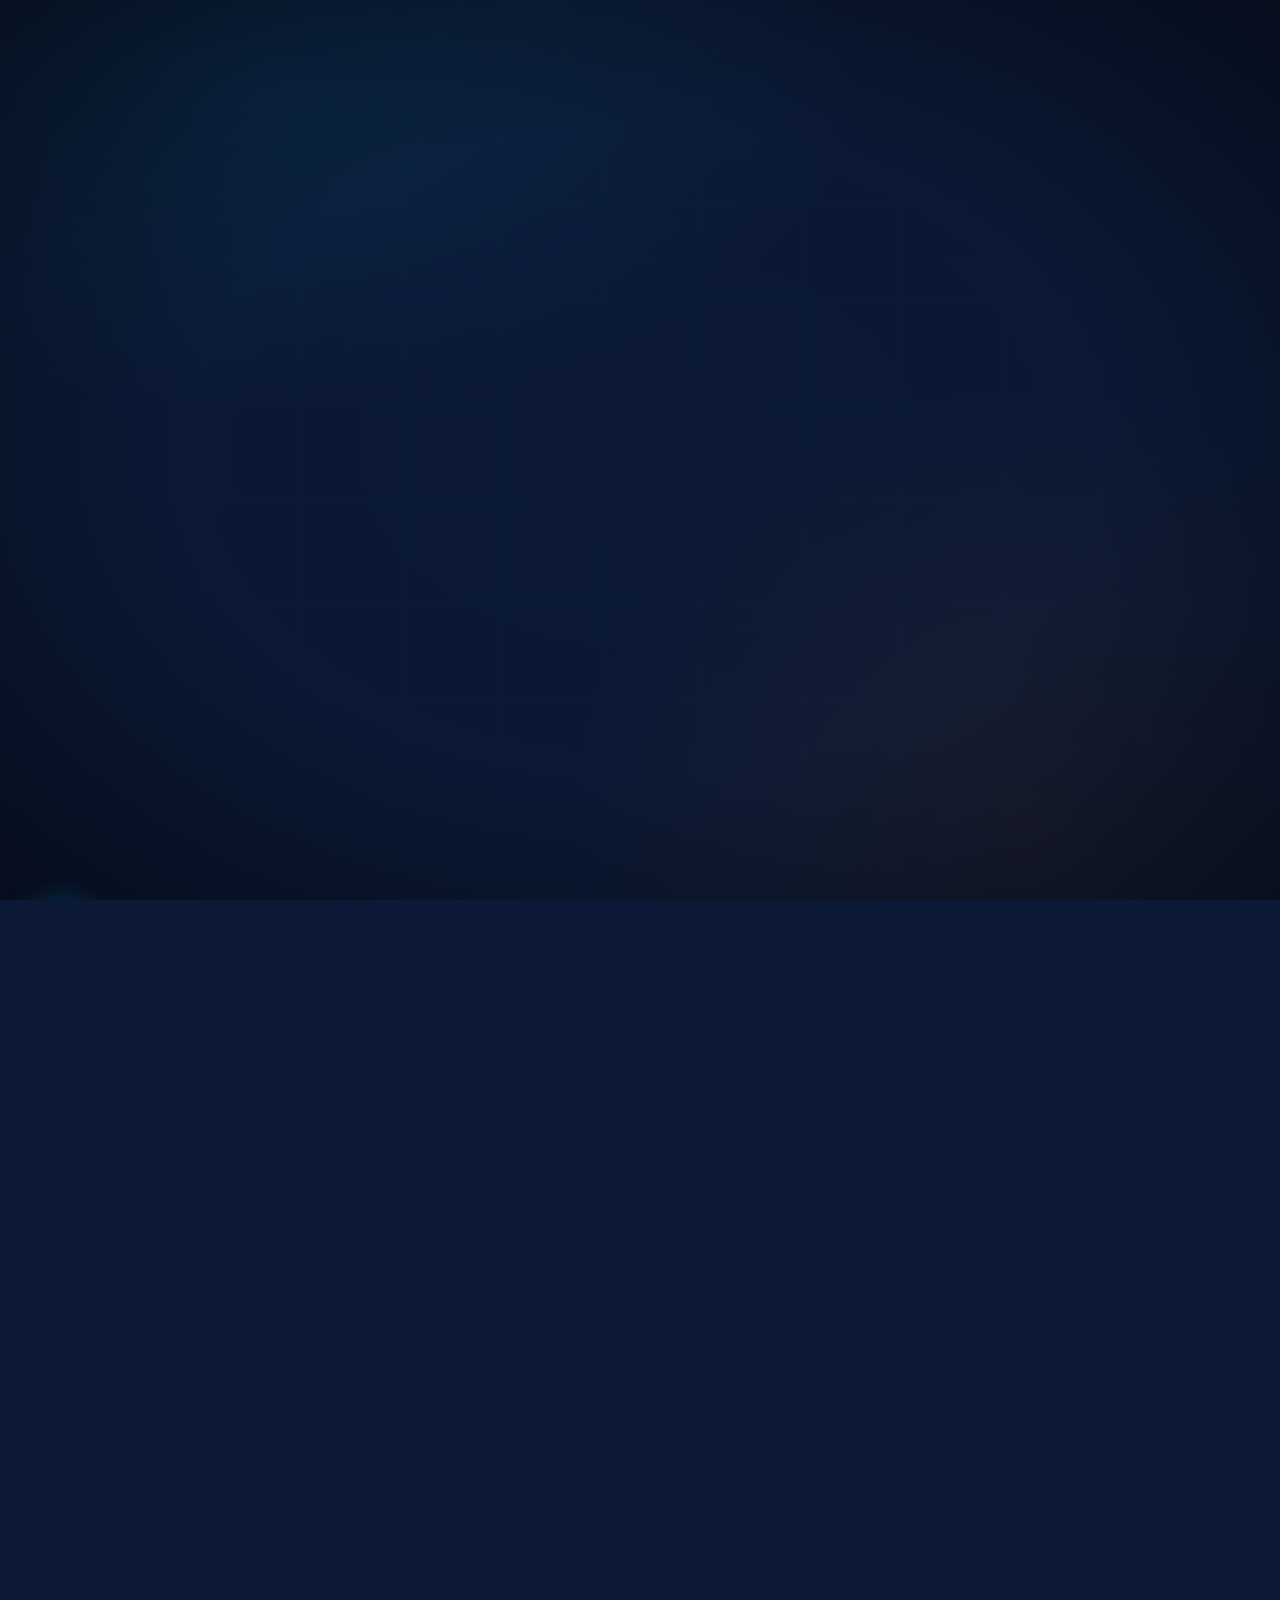
==== commit ac704e2f: "Stream Dashboard v2: Sexy UI + Working Music Player - Complete visual redesign with Space Grotesk + " ====
--- a/stream-dashboard/index.html
+++ b/stream-dashboard/index.html
@@ -18,28 +18,37 @@
   <link rel="preload" href="../shared/styles.css" as="style">
   <link rel="preload" href="../shared/utils.js" as="script">
   <link rel="preload" href="data/stream-events.json" as="fetch" crossorigin>
+  <link rel="preconnect" href="https://fonts.googleapis.com">
+  <link rel="preconnect" href="https://fonts.gstatic.com" crossorigin>
 
   <!-- Styles -->
   <link rel="stylesheet" href="../shared/styles.css">
   <link rel="stylesheet" href="stream.css">
 
   <!-- Favicon -->
-  <link rel="icon" type="image/svg+xml" href="data:image/svg+xml,<svg xmlns='http://www.w3.org/2000/svg' viewBox='0 0 100 100'><text y='.9em' font-size='90'>⏰</text></svg>">
+  <link rel="icon" type="image/svg+xml" href="data:image/svg+xml,<svg xmlns='http://www.w3.org/2000/svg' viewBox='0 0 100 100'><text y='.9em' font-size='90'>🎮</text></svg>">
 </head>
 <body>
-  <!-- Background Canvas for Particles/Effects -->
+  <!-- Background Layers -->
+  <div class="bg-layer bg-gradient" aria-hidden="true"></div>
+  <div class="bg-layer bg-grid" aria-hidden="true"></div>
+  <div class="bg-layer bg-scanlines" aria-hidden="true"></div>
+  <div class="bg-layer bg-vignette" aria-hidden="true"></div>
   <canvas id="bgCanvas" aria-hidden="true"></canvas>
-
-  <!-- Subtle Grid Overlay -->
-  <div class="grid-overlay" aria-hidden="true"></div>
 
   <!-- Main Dashboard -->
   <main class="stream-dashboard" role="main">
-    <!-- Top Bar: Brand + Live Indicator -->
+    <!-- Top Bar: Brand + Live Indicator + Time -->
     <header class="stream-header">
       <div class="brand-section">
         <div class="logo-mark" aria-hidden="true">
           <svg width="40" height="40" viewBox="0 0 40 40" fill="none">
+            <defs>
+              <linearGradient id="grad" x1="0" y1="0" x2="40" y2="40" gradientUnits="userSpaceOnUse">
+                <stop offset="0%" stop-color="#00C8F8"/>
+                <stop offset="100%" stop-color="#FF7A00"/>
+              </linearGradient>
+            </defs>
             <rect width="40" height="40" rx="10" fill="url(#grad)"/>
             <path d="M12 18h16M12 22h12M12 26h8" stroke="white" stroke-width="2.5" stroke-linecap="round"/>
           </svg>
@@ -50,14 +59,16 @@
         </div>
       </div>
 
-      <div class="live-status" id="liveStatus" aria-live="polite">
-        <span class="live-dot" aria-hidden="true"></span>
-        <span class="live-text">Tracking <strong id="liveCount">0</strong> upcoming launches</span>
-      </div>
+      <div class="status-cluster">
+        <div class="live-badge" id="liveStatus" aria-live="polite" style="display: none;">
+          <span class="live-dot" aria-hidden="true"></span>
+          <span class="live-text">Tracking <strong id="liveCount">0</strong> upcoming launches</span>
+        </div>
 
-      <div class="time-display" id="timeDisplay" aria-label="Current time">
-        <span id="currentTime">--:--:--</span>
-        <span id="currentDate">Loading...</span>
+        <div class="time-block" id="timeDisplay" aria-label="Current time">
+          <span id="currentTime">--:--:--</span>
+          <span id="currentDate">Loading...</span>
+        </div>
       </div>
     </header>
 
@@ -66,32 +77,38 @@
       <!-- Cards injected by JS -->
     </section>
 
-    <!-- Bottom: Music Player + Next Event Preview -->
+    <!-- Bottom: Music Player + Next Event + Channel -->
     <footer class="stream-footer">
-      <!-- Music Player -->
-      <div class="music-player" id="musicPlayer">
+      <!-- Music Player - Center Stage -->
+      <div class="music-player" id="musicPlayer" role="region" aria-label="Music player">
+        <img class="music-art" id="musicArt" src="" alt="" aria-hidden="true">
         <div class="music-info">
-          <div class="music-visualizer" aria-hidden="true">
+          <div class="music-viz" aria-hidden="true">
             <span class="bar"></span><span class="bar"></span><span class="bar"></span>
             <span class="bar"></span><span class="bar"></span><span class="bar"></span>
+            <span class="bar"></span>
           </div>
           <div class="music-details">
-            <span class="music-title" id="musicTitle">Loading...</span>
+            <div class="music-title-row">
+              <span class="music-title" id="musicTitle">Loading...</span>
+              <span class="music-source" id="musicSource">NCS</span>
+            </div>
             <span class="music-artist" id="musicArtist">Non-copyright gaming music</span>
           </div>
-        </div>
-        <div class="music-controls">
-          <button class="music-btn" id="musicPrev" aria-label="Previous track" title="Previous">
-            <svg width="20" height="20" viewBox="0 0 24 24" fill="currentColor"><path d="M6 6h2v12H6zm3.5-6l8.5 6-8.5 6V0z"/></svg>
-          </button>
-          <button class="music-btn music-play" id="musicPlayPause" aria-label="Play/Pause" title="Play/Pause">
-            <svg class="icon-play" width="28" height="28" viewBox="0 0 24 24" fill="currentColor"><path d="M8 5v14l11-7z"/></svg>
-            <svg class="icon-pause" width="28" height="28" viewBox="0 0 24 24" fill="currentColor" style="display:none"><path d="M6 19h4V5H6v14zm8-14v14h4V5h-4z"/></svg>
-          </button>
-          <button class="music-btn" id="musicNext" aria-label="Next track" title="Next">
-            <svg width="20" height="20" viewBox="0 0 24 24" fill="currentColor"><path d="M6 18l8.5-6-8.5-6V18zM15.5 6l8.5 6-8.5 6V6z"/></svg>
-          </button>
-          <input type="range" class="music-volume" id="musicVolume" min="0" max="1" step="0.1" value="0.3" aria-label="Volume">
+          <div class="music-controls">
+            <button class="music-btn" id="musicPrev" aria-label="Previous track" title="Previous (←)">
+              <svg width="20" height="20" viewBox="0 0 24 24" fill="currentColor"><path d="M6 6h2v12H6zm3.5-6l8.5 6-8.5 6V0z"/></svg>
+            </button>
+            <button class="music-btn play-pause" id="musicPlayPause" aria-label="Play/Pause" title="Play/Pause (Space)">
+              <svg class="icon-play" width="24" height="24" viewBox="0 0 24 24" fill="currentColor"><path d="M8 5v14l11-7z"/></svg>
+              <svg class="icon-pause" width="24" height="24" viewBox="0 0 24 24" fill="currentColor" style="display:none"><path d="M6 19h4V5H6v14zm8-14v14h4V5h-4z"/></svg>
+            </button>
+            <button class="music-btn" id="musicNext" aria-label="Next track" title="Next (→)">
+              <svg width="20" height="20" viewBox="0 0 24 24" fill="currentColor"><path d="M6 18l8.5-6-8.5-6V18zM15.5 6l8.5 6-8.5 6V6z"/></svg>
+            </button>
+            <input type="range" class="music-progress" id="musicProgress" min="0" max="100" value="0" step="0.1" aria-label="Playback progress">
+            <input type="range" class="music-volume" id="musicVolume" min="0" max="1" step="0.05" value="0.35" aria-label="Volume">
+          </div>
         </div>
       </div>
 
--- a/stream-dashboard/stream.css
+++ b/stream-dashboard/stream.css
@@ -1,178 +1,250 @@
 /* ========================================
-   Gaming Hub - Stream Dashboard Styles
-   Optimized for OBS Browser Source (1920x1080)
-   ======================================== */
+   Gaming Hub - Stream Dashboard v2
+   Professional, Sexy, OBS-Ready
+   ======================================== */
+
+@import url('https://fonts.googleapis.com/css2?family=Space+Grotesk:wght@400;500;600;700&family=JetBrains+Mono:wght@400;500;700&display=swap');
 
 :root {
-  /* Stream-specific overrides */
-  --stream-card-bg: rgba(20, 37, 63, 0.95);
-  --stream-card-border: rgba(0, 200, 248, 0.3);
-  --stream-glow: 0 0 40px rgba(0, 200, 248, 0.25);
-  --stream-glow-orange: 0 0 40px rgba(255, 122, 0, 0.25);
-}
-
-/* ========================================
-   Reset for Stream
-   ======================================== */
-
-* {
-  margin: 0;
-  padding: 0;
-  box-sizing: border-box;
-}
+  /* Brand Palette */
+  --color-white: #FFFFFF;
+  --color-navy: #0B1936;
+  --color-navy-light: #112040;
+  --color-navy-lighter: #172a4a;
+  --color-cyan: #00C8F8;
+  --color-cyan-dim: #00a8d0;
+  --color-orange: #FF7A00;
+  --color-orange-dim: #e86c00;
+  --color-light-gray: #E5ECF0;
+
+  /* Semantic */
+  --bg-base: var(--color-navy);
+  --bg-elevated: var(--color-navy-light);
+  --bg-card: rgba(17, 32, 64, 0.92);
+  --bg-card-hover: rgba(23, 42, 74, 0.95);
+  --bg-glass: rgba(255, 255, 255, 0.03);
+  --bg-glass-strong: rgba(255, 255, 255, 0.06);
+
+  --text-primary: var(--color-white);
+  --text-secondary: rgba(255, 255, 255, 0.72);
+  --text-muted: rgba(255, 255, 255, 0.45);
+  --text-dim: rgba(255, 255, 255, 0.28);
+
+  --border-subtle: rgba(0, 200, 248, 0.12);
+  --border-default: rgba(0, 200, 248, 0.22);
+  --border-bright: rgba(0, 200, 248, 0.45);
+  --border-orange: rgba(255, 122, 0, 0.35);
+
+  --shadow-soft: 0 4px 24px rgba(0, 0, 0, 0.35);
+  --shadow-medium: 0 12px 48px rgba(0, 0, 0, 0.45);
+  --shadow-strong: 0 24px 80px rgba(0, 0, 0, 0.55);
+  --shadow-glow-cyan: 0 0 60px rgba(0, 200, 248, 0.18), 0 0 120px rgba(0, 200, 248, 0.08);
+  --shadow-glow-orange: 0 0 60px rgba(255, 122, 0, 0.22), 0 0 120px rgba(255, 122, 0, 0.1);
+
+  --radius-sm: 8px;
+  --radius-md: 14px;
+  --radius-lg: 20px;
+  --radius-xl: 28px;
+  --radius-pill: 100px;
+
+  --font-display: 'Space Grotesk', -apple-system, sans-serif;
+  --font-mono: 'JetBrains Mono', monospace;
+  --font-ui: var(--font-display);
+
+  --transition-snappy: 200ms cubic-bezier(0.2, 0, 0, 1);
+  --transition-smooth: 400ms cubic-bezier(0.16, 1, 0.3, 1);
+  --transition-bounce: 500ms cubic-bezier(0.34, 1.56, 0.64, 1);
+
+  --header-h: 72px;
+  --footer-h: 96px;
+  --card-aspect: 16 / 10;
+}
+
+/* ========================================
+   Reset & Base
+   ======================================== */
+
+*, *::before, *::after { box-sizing: border-box; margin: 0; padding: 0; }
 
 html, body {
-  width: 100%;
-  height: 100%;
-  overflow: hidden;
-  background: var(--color-navy);
-  font-family: var(--font-sans);
+  width: 100%; height: 100%; overflow: hidden;
+  background: var(--bg-base);
+  font-family: var(--font-ui);
+  color: var(--text-primary);
   -webkit-font-smoothing: antialiased;
-}
-
-/* ========================================
-   Background Effects
-   ======================================== */
-
-#bgCanvas {
-  position: fixed;
-  top: 0; left: 0;
+  -moz-osx-font-smoothing: grayscale;
+}
+
+@media (prefers-reduced-motion: reduce) {
+  *, *::before, *::after {
+    animation-duration: 0.01ms !important;
+    animation-iteration-count: 1 !important;
+    transition-duration: 0.01ms !important;
+  }
+}
+
+/* ========================================
+   Background System
+   ======================================== */
+
+.bg-layer {
+  position: fixed; inset: 0; z-index: 0; pointer-events: none;
+}
+
+#bgCanvas { width: 100%; height: 100%; }
+
+.bg-gradient {
+  background:
+    radial-gradient(ellipse 80% 60% at 20% 10%, rgba(0, 200, 248, 0.08) 0%, transparent 60%),
+    radial-gradient(ellipse 60% 80% at 80% 90%, rgba(255, 122, 0, 0.06) 0%, transparent 60%),
+    radial-gradient(ellipse 100% 100% at 50% 50%, rgba(11, 25, 54, 0.9) 0%, var(--color-navy) 100%);
+}
+
+.bg-grid {
+  background-image:
+    linear-gradient(rgba(0, 200, 248, 0.025) 1px, transparent 1px),
+    linear-gradient(90deg, rgba(0, 200, 248, 0.025) 1px, transparent 1px);
+  background-size: 100px 100px;
+  animation: gridDrift 30s linear infinite;
+  mask-image: radial-gradient(ellipse at center, black 40%, transparent 85%);
+}
+
+@keyframes gridDrift {
+  0% { transform: translate(0, 0); }
+  100% { transform: translate(100px, 100px); }
+}
+
+.bg-scanlines {
+  background: repeating-linear-gradient(
+    0deg,
+    transparent,
+    transparent 2px,
+    rgba(0, 0, 0, 0.03) 2px,
+    rgba(0, 0, 0, 0.03) 4px
+  );
+  pointer-events: none;
+}
+
+.bg-vignette {
+  background: radial-gradient(ellipse at center, transparent 50%, rgba(0, 0, 0, 0.45) 100%);
+}
+
+/* ========================================
+   Layout
+   ======================================== */
+
+.stream-dashboard {
+  position: relative; z-index: 10;
   width: 100%; height: 100%;
-  z-index: 0;
-  pointer-events: none;
-}
-
-.grid-overlay {
-  position: fixed;
-  top: 0; left: 0;
-  width: 100%; height: 100%;
-  z-index: 1;
-  pointer-events: none;
-  background-image:
-    linear-gradient(rgba(0, 200, 248, 0.03) 1px, transparent 1px),
-    linear-gradient(90deg, rgba(0, 200, 248, 0.03) 1px, transparent 1px);
-  background-size: 80px 80px;
-  animation: gridMove 20s linear infinite;
-}
-
-@keyframes gridMove {
-  0% { background-position: 0 0; }
-  100% { background-position: 80px 80px; }
-}
-
-/* Subtle vignette */
-.grid-overlay::after {
-  content: '';
-  position: absolute;
-  inset: 0;
-  background: radial-gradient(ellipse at center, transparent 40%, var(--color-navy) 100%);
-  pointer-events: none;
-  z-index: 1;
-}
-
-/* ========================================
-   Main Dashboard Layout
-   ======================================== */
-
-.stream-dashboard {
-  position: relative;
-  z-index: 10;
-  width: 100%;
-  height: 100%;
-  display: flex;
-  flex-direction: column;
-  padding: clamp(20px, 2vh, 32px);
-  gap: clamp(16px, 1.5vh, 24px);
-}
-
-/* ========================================
-   Header
+  display: grid;
+  grid-template-rows: var(--header-h) 1fr var(--footer-h);
+  grid-template-columns: 1fr;
+  padding: clamp(16px, 1.5vh, 28px) clamp(24px, 2vw, 48px);
+  gap: clamp(12px, 1vh, 20px);
+}
+
+/* ========================================
+   Header - Clean & Informative
    ======================================== */
 
 .stream-header {
   display: flex;
   align-items: center;
   justify-content: space-between;
-  flex-wrap: wrap;
-  gap: 16px;
+  gap: 24px;
   padding: 0 8px;
 }
 
-.brand-section {
+.brand-block {
   display: flex;
   align-items: center;
   gap: 16px;
 }
 
 .logo-mark {
-  width: 56px;
-  height: 56px;
-  background: linear-gradient(135deg, var(--color-cyan), var(--color-orange));
-  border-radius: 14px;
+  width: 56px; height: 56px;
+  border-radius: 16px;
+  background: linear-gradient(135deg, var(--color-cyan) 0%, var(--color-orange) 100%);
+  display: grid; place-items: center;
+  box-shadow:
+    0 8px 32px rgba(0, 200, 248, 0.35),
+    inset 0 1px 0 rgba(255, 255, 255, 0.2);
+  position: relative;
+  overflow: hidden;
+}
+
+.logo-mark::before {
+  content: '';
+  position: absolute; inset: -50%;
+  background: conic-gradient(from 0deg, var(--color-cyan), var(--color-orange), var(--color-cyan));
+  animation: logoSpin 8s linear infinite;
+  opacity: 0.15;
+}
+
+@keyframes logoSpin { to { transform: rotate(360deg); } }
+
+.logo-mark svg { position: relative; z-index: 1; }
+
+.brand-text { display: flex; flex-direction: column; gap: 2px; }
+
+.brand-name {
+  font-size: clamp(1.6rem, 2.8vw, 2.2rem);
+  font-weight: 700;
+  letter-spacing: -0.02em;
+  background: linear-gradient(135deg, var(--color-white) 0%, var(--color-cyan) 55%, var(--color-orange) 100%);
+  -webkit-background-clip: text; -webkit-text-fill-color: transparent; background-clip: text;
+}
+
+.brand-tag {
+  font-size: clamp(0.65rem, 1vw, 0.75rem);
+  font-weight: 500;
+  color: var(--color-cyan);
+  text-transform: uppercase;
+  letter-spacing: 0.18em;
+}
+
+/* Status Cluster */
+.status-cluster {
   display: flex;
   align-items: center;
-  justify-content: center;
-  box-shadow: var(--stream-glow);
-  animation: logoPulse 4s ease-in-out infinite;
-}
-
-@keyframes logoPulse {
-  0%, 100% { box-shadow: var(--stream-glow); }
-  50% { box-shadow: var(--stream-glow-orange); }
-}
-
-.brand-name {
-  font-size: clamp(1.75rem, 3vw, 2.5rem);
-  font-weight: 800;
-  letter-spacing: -0.02em;
-  background: linear-gradient(135deg, var(--color-white) 0%, var(--color-cyan) 50%, var(--color-orange) 100%);
-  -webkit-background-clip: text;
-  -webkit-text-fill-color: transparent;
-  background-clip: text;
-}
-
-.brand-tag {
-  font-size: clamp(0.75rem, 1.2vw, 0.875rem);
+  gap: 16px;
+  flex-wrap: wrap;
+}
+
+.live-badge {
+  display: inline-flex;
+  align-items: center;
+  gap: 8px;
+  padding: 8px 16px;
+  background: linear-gradient(135deg, rgba(0, 200, 248, 0.15), rgba(0, 200, 248, 0.05));
+  border: 1px solid var(--border-default);
+  border-radius: var(--radius-pill);
+  font-size: clamp(0.7rem, 1vw, 0.8rem);
+  font-weight: 600;
   color: var(--color-cyan);
-  font-weight: 500;
-  text-transform: uppercase;
-  letter-spacing: 0.1em;
-}
-
-/* Live Status */
-.live-status {
-  display: flex;
-  align-items: center;
-  gap: 10px;
-  padding: 10px 20px;
-  background: rgba(0, 200, 248, 0.1);
-  border: 1px solid var(--color-cyan);
-  border-radius: var(--radius-full);
-  font-size: clamp(0.8rem, 1.2vw, 0.9375rem);
-  color: var(--color-cyan);
+  backdrop-filter: blur(12px);
 }
 
 .live-dot {
-  width: 10px;
-  height: 10px;
+  width: 8px; height: 8px;
   background: var(--color-cyan);
   border-radius: 50%;
-  animation: liveBlink 1.5s ease-in-out infinite;
-  box-shadow: 0 0 12px var(--color-cyan);
-}
-
-@keyframes liveBlink {
-  0%, 100% { opacity: 1; transform: scale(1); }
-  50% { opacity: 0.5; transform: scale(0.9); }
-}
-
-.live-text strong {
-  font-weight: 700;
+  box-shadow: 0 0 12px var(--color-cyan), 0 0 24px var(--color-cyan);
+  animation: livePulse 2s ease-in-out infinite;
+}
+
+@keyframes livePulse {
+  0%, 100% { opacity: 1; transform: scale(1); box-shadow: 0 0 12px var(--color-cyan), 0 0 24px var(--color-cyan); }
+  50% { opacity: 0.6; transform: scale(0.85); box-shadow: 0 0 8px var(--color-cyan), 0 0 16px var(--color-cyan); }
+}
+
+.live-count {
   font-family: var(--font-mono);
+  font-variant-numeric: tabular-nums;
 }
 
 /* Time Display */
-.time-display {
+.time-block {
   display: flex;
   flex-direction: column;
   align-items: flex-end;
@@ -182,646 +254,541 @@
 }
 
 #currentTime {
-  font-size: clamp(1.5rem, 2.5vw, 2.25rem);
-  font-weight: 700;
-  color: var(--color-white);
-  letter-spacing: 0.05em;
+  font-size: clamp(1.4rem, 2.5vw, 2rem);
+  font-weight: 600;
+  letter-spacing: 0.03em;
+  color: var(--text-primary);
 }
 
 #currentDate {
-  font-size: clamp(0.7rem, 1vw, 0.8125rem);
-  color: var(--text-muted);
+  font-size: clamp(0.6rem, 0.9vw, 0.7rem);
+  color: var(--text-dim);
   text-transform: uppercase;
-  letter-spacing: 0.1em;
-}
-
-/* ========================================
-   Countdown Grid
+  letter-spacing: 0.12em;
+}
+
+/* ========================================
+   Main Grid - Countdown Cards
    ======================================== */
 
 .countdown-grid {
-  flex: 1;
   display: grid;
   grid-template-columns: repeat(4, 1fr);
-  gap: clamp(16px, 1.5vw, 24px);
-  align-content: center;
-  justify-items: center;
+  gap: clamp(14px, 1.2vw, 22px);
+  align-content: start;
+  justify-items: stretch;
   min-height: 0;
 }
 
-/* Responsive grid */
-@media (max-width: 1600px) {
-  .countdown-grid { grid-template-columns: repeat(3, 1fr); }
-}
-@media (max-width: 1200px) {
-  .countdown-grid { grid-template-columns: repeat(2, 1fr); }
-}
-@media (max-width: 800px) {
-  .countdown-grid { grid-template-columns: 1fr; }
-}
-
-/* ========================================
-   Countdown Card - Stream Style
+@media (max-width: 1700px) { .countdown-grid { grid-template-columns: repeat(3, 1fr); } }
+@media (max-width: 1300px) { .countdown-grid { grid-template-columns: repeat(2, 1fr); } }
+@media (max-width: 900px) { .countdown-grid { grid-template-columns: 1fr; } }
+
+/* ========================================
+   Countdown Card - Sexy & Functional
    ======================================== */
 
 .stream-card {
-  width: 100%;
-  max-width: 380px;
-  aspect-ratio: 16 / 10.5;
-  background: var(--stream-card-bg);
-  border: 1px solid var(--stream-card-border);
-  border-radius: 20px;
-  backdrop-filter: blur(20px);
+  aspect-ratio: var(--card-aspect);
+  background: var(--bg-card);
+  border: 1px solid var(--border-subtle);
+  border-radius: var(--radius-lg);
+  backdrop-filter: blur(24px) saturate(1.2);
   position: relative;
   overflow: hidden;
-  transition: all 0.4s cubic-bezier(0.16, 1, 0.3, 1);
+  transition:
+    transform var(--transition-smooth),
+    border-color var(--transition-snappy),
+    box-shadow var(--transition-smooth);
   display: flex;
   flex-direction: column;
 }
 
 .stream-card::before {
   content: '';
-  position: absolute;
-  top: 0; left: 0; right: 0;
-  height: 3px;
+  position: absolute; top: 0; left: 0; right: 0; height: 3px;
   background: linear-gradient(90deg, var(--color-cyan), var(--color-orange));
-  opacity: 0.8;
+  opacity: 0.7;
+  transition: opacity var(--transition-snappy);
 }
 
 .stream-card:hover {
-  transform: translateY(-8px) scale(1.02);
-  border-color: var(--color-cyan);
-  box-shadow:
-    0 20px 60px rgba(0, 0, 0, 0.5),
-    0 0 60px rgba(0, 200, 248, 0.2),
-    inset 0 1px 0 rgba(255, 255, 255, 0.05);
-  z-index: 10;
-}
+  transform: translateY(-6px) scale(1.015);
+  border-color: var(--border-bright);
+  box-shadow: var(--shadow-medium), var(--shadow-glow-cyan);
+  z-index: 20;
+}
+
+.stream-card:focus-within { outline: none; border-color: var(--color-cyan); box-shadow: 0 0 0 3px rgba(0, 200, 248, 0.25); }
 
 /* Card Background Art */
 .card-art {
-  position: absolute;
-  inset: 0;
-  z-index: 0;
-  background-size: cover;
-  background-position: center;
-  opacity: 0.12;
-  transition: opacity 0.4s ease, transform 0.6s ease;
-}
-
-.stream-card:hover .card-art {
-  opacity: 0.2;
-  transform: scale(1.05);
-}
+  position: absolute; inset: 0; z-index: 0;
+  background-size: cover; background-position: center;
+  opacity: 0.08;
+  transition: opacity var(--transition-smooth), transform 0.8s ease;
+  filter: saturate(0.8) contrast(1.1);
+}
+
+.stream-card:hover .card-art { opacity: 0.15; transform: scale(1.03); }
 
 .card-art::after {
   content: '';
-  position: absolute;
-  inset: 0;
-  background: linear-gradient(
-    180deg,
-    transparent 40%,
-    rgba(11, 25, 54, 0.8) 80%,
-    var(--color-navy) 100%
-  );
-}
-
-/* Card Content */
+  position: absolute; inset: 0;
+  background: linear-gradient(180deg, transparent 35%, rgba(11, 25, 54, 0.7) 70%, var(--color-navy) 100%);
+}
+
+/* Content Layer */
 .card-content {
-  position: relative;
-  z-index: 1;
-  padding: clamp(20px, 2.5vw, 28px);
-  display: flex;
-  flex-direction: column;
-  height: 100%;
-  justify-content: space-between;
-}
-
-/* Game Header */
+  position: relative; z-index: 1;
+  padding: clamp(18px, 2vw, 26px);
+  display: flex; flex-direction: column;
+  height: 100%; justify-content: space-between;
+}
+
+/* Header Row */
 .card-header {
-  display: flex;
-  align-items: flex-start;
-  gap: 14px;
-  margin-bottom: 16px;
+  display: flex; align-items: flex-start; gap: 14px;
+  margin-bottom: clamp(12px, 1.5vh, 18px);
 }
 
 .game-icon {
-  width: 64px;
-  height: 64px;
+  width: 60px; height: 60px;
   border-radius: 14px;
   object-fit: cover;
   flex-shrink: 0;
-  border: 2px solid rgba(0, 200, 248, 0.3);
-  box-shadow: 0 8px 24px rgba(0, 0, 0, 0.4);
-  background: var(--bg-tertiary);
-}
-
-.game-info {
+  border: 1px solid var(--border-subtle);
+  box-shadow: 0 6px 20px rgba(0, 0, 0, 0.4);
+  background: var(--bg-elevated);
+  transition: transform var(--transition-snappy), border-color var(--transition-snappy);
+}
+
+.stream-card:hover .game-icon {
+  transform: scale(1.05);
+  border-color: var(--border-bright);
+}
+
+.game-info { flex: 1; min-width: 0; }
+
+.game-name {
+  font-size: clamp(0.95rem, 1.4vw, 1.1rem);
+  font-weight: 700;
+  color: var(--text-primary);
+  white-space: nowrap; overflow: hidden; text-overflow: ellipsis;
+  line-height: 1.2;
+}
+
+.game-event {
+  font-size: clamp(0.62rem, 0.9vw, 0.72rem);
+  font-weight: 500;
+  color: var(--color-cyan);
+  text-transform: uppercase; letter-spacing: 0.06em;
+  margin-top: 4px;
+  white-space: nowrap; overflow: hidden; text-overflow: ellipsis;
+}
+
+.platform-row {
+  display: flex; gap: 6px; flex-wrap: wrap; margin-left: 74px;
+}
+
+.platform-tag {
+  font-size: 0.55rem; font-weight: 700;
+  padding: 3px 9px; border-radius: 6px;
+  text-transform: uppercase; letter-spacing: 0.03em;
+  border: 1px solid transparent;
+  transition: all var(--transition-snappy);
+}
+
+.platform-tag[data-platform="PS5"] { background: rgba(0, 111, 205, 0.2); color: #4da6ff; border-color: rgba(0, 111, 205, 0.3); }
+.platform-tag[data-platform="Xbox"] { background: rgba(16, 124, 16, 0.2); color: #4ade80; border-color: rgba(16, 124, 16, 0.3); }
+.platform-tag[data-platform="PC"] { background: rgba(107, 114, 128, 0.2); color: #d1d5db; border-color: rgba(107, 114, 128, 0.3); }
+.platform-tag[data-platform="Switch 2"] { background: rgba(230, 0, 18, 0.2); color: #f87171; border-color: rgba(230, 0, 18, 0.3); }
+.platform-tag[data-platform="PS5 Pro"] { background: rgba(0, 111, 205, 0.2); color: #4da6ff; border-color: rgba(0, 111, 205, 0.3); }
+
+/* Timer Display - The Hero Element */
+.timer-display {
   flex: 1;
-  min-width: 0;
-}
-
-.game-name {
-  font-size: clamp(1rem, 1.5vw, 1.25rem);
-  font-weight: 800;
-  color: var(--color-white);
-  white-space: nowrap;
-  overflow: hidden;
-  text-overflow: ellipsis;
-  line-height: 1.2;
-}
-
-.game-event {
-  font-size: clamp(0.7rem, 1vw, 0.8125rem);
-  color: var(--color-cyan);
-  font-weight: 600;
-  text-transform: uppercase;
-  letter-spacing: 0.05em;
-  margin-top: 4px;
-  white-space: nowrap;
-  overflow: hidden;
-  text-overflow: ellipsis;
-}
-
-/* Platforms */
-.game-platforms {
-  display: flex;
-  gap: 6px;
-  flex-wrap: wrap;
-}
-
-.platform-tag {
-  font-size: 0.6rem;
-  font-weight: 700;
-  padding: 3px 8px;
-  border-radius: 6px;
-  text-transform: uppercase;
-  letter-spacing: 0.02em;
-  background: rgba(0, 200, 248, 0.15);
-  color: var(--color-cyan);
-  border: 1px solid rgba(0, 200, 248, 0.3);
-}
-
-/* Countdown Timer - Main Feature */
-.countdown-display {
-  flex: 1;
-  display: flex;
-  flex-direction: column;
-  align-items: center;
-  justify-content: center;
-  gap: 12px;
+  display: flex; flex-direction: column;
+  align-items: center; justify-content: center;
+  gap: 14px;
 }
 
 .timer-row {
-  display: flex;
-  gap: 8px;
+  display: flex; align-items: center; gap: 6px;
   font-family: var(--font-mono);
   font-variant-numeric: tabular-nums;
 }
 
 .timer-unit {
-  display: flex;
-  flex-direction: column;
-  align-items: center;
-  min-width: clamp(56px, 8vw, 72px);
+  display: flex; flex-direction: column; align-items: center;
+  min-width: clamp(52px, 7vw, 68px);
 }
 
 .timer-value {
-  font-size: clamp(2.5rem, 5vw, 4rem);
-  font-weight: 800;
-  line-height: 1;
-  color: var(--color-white);
-  text-shadow: 0 0 30px rgba(0, 200, 248, 0.5);
+  font-size: clamp(2.2rem, 4.5vw, 3.4rem);
+  font-weight: 700; line-height: 1;
   background: linear-gradient(180deg, var(--color-white) 0%, var(--color-cyan) 100%);
-  -webkit-background-clip: text;
-  -webkit-text-fill-color: transparent;
-  background-clip: text;
+  -webkit-background-clip: text; -webkit-text-fill-color: transparent; background-clip: text;
+  text-shadow: 0 0 40px rgba(0, 200, 248, 0.4);
+  transition: all var(--transition-snappy);
 }
 
 .timer-label {
-  font-size: clamp(0.55rem, 0.8vw, 0.6875rem);
-  color: var(--text-muted);
-  text-transform: uppercase;
-  letter-spacing: 0.08em;
-  margin-top: 4px;
-}
-
-.timer-separator {
-  font-size: clamp(1.5rem, 3vw, 2.5rem);
+  font-size: clamp(0.5rem, 0.75vw, 0.6rem);
+  color: var(--text-dim);
+  text-transform: uppercase; letter-spacing: 0.08em;
+  margin-top: 5px;
+}
+
+.timer-sep {
+  font-size: clamp(1.3rem, 2.5vw, 2rem);
   font-weight: 700;
   color: var(--color-cyan);
-  animation: separatorBlink 1s ease-in-out infinite;
-  margin: 0 4px;
-  align-self: flex-end;
-  margin-bottom: 8px;
-}
-
-@keyframes separatorBlink {
-  0%, 100% { opacity: 1; }
-  50% { opacity: 0.3; }
-}
+  opacity: 0.7;
+  animation: sepBlink 1.2s ease-in-out infinite;
+  margin: 0 4px 6px 4px;
+}
+
+@keyframes sepBlink { 0%, 100% { opacity: 0.7; } 50% { opacity: 0.2; } }
 
 /* Live State */
-.stream-card.is-live {
-  border-color: var(--color-cyan);
-  box-shadow: var(--stream-glow);
-}
-
-.stream-card.is-live::before {
-  background: var(--color-cyan);
-  animation: liveBarPulse 1.5s ease-in-out infinite;
-}
-
-@keyframes liveBarPulse {
-  0%, 100% { opacity: 1; }
-  50% { opacity: 0.5; }
-}
+.stream-card.is-live { border-color: var(--border-bright); box-shadow: var(--shadow-soft), var(--shadow-glow-cyan); }
+.stream-card.is-live::before { opacity: 1; animation: liveBarPulse 1.5s ease-in-out infinite; }
+@keyframes liveBarPulse { 0%, 100% { opacity: 1; } 50% { opacity: 0.5; } }
 
 .stream-card.is-live .timer-value {
   background: linear-gradient(180deg, var(--color-cyan) 0%, var(--color-orange) 100%);
-  -webkit-background-clip: text;
-  -webkit-text-fill-color: transparent;
-  background-clip: text;
-  animation: liveTextPulse 1.5s ease-in-out infinite;
-}
-
-@keyframes liveTextPulse {
-  0%, 100% { text-shadow: 0 0 30px rgba(0, 200, 248, 0.5); }
-  50% { text-shadow: 0 0 50px rgba(255, 122, 0, 0.8), 0 0 30px rgba(0, 200, 248, 0.5); }
-}
-
-.stream-card.is-live .timer-separator {
+  -webkit-background-clip: text; -webkit-text-fill-color: transparent; background-clip: text;
+  text-shadow: 0 0 50px rgba(0, 200, 248, 0.6), 0 0 80px rgba(255, 122, 0, 0.4);
+  animation: liveTextGlow 2s ease-in-out infinite;
+}
+
+@keyframes liveTextGlow {
+  0%, 100% { text-shadow: 0 0 40px rgba(0, 200, 248, 0.6); }
+  50% { text-shadow: 0 0 60px rgba(255, 122, 0, 0.8), 0 0 40px rgba(0, 200, 248, 0.6); }
+}
+
+.stream-card.is-live .timer-sep { color: var(--color-orange); opacity: 1; animation: none; }
+
+.live-pill {
+  display: inline-flex; align-items: center; gap: 7px;
+  padding: 7px 16px;
+  background: linear-gradient(135deg, var(--color-cyan), var(--color-orange));
+  border-radius: var(--radius-pill);
+  font-size: clamp(0.6rem, 0.85vw, 0.7rem);
+  font-weight: 700;
+  color: var(--color-navy);
+  text-transform: uppercase; letter-spacing: 0.05em;
+  box-shadow: 0 4px 20px rgba(0, 200, 248, 0.4);
+  animation: livePillPop 1.5s ease-in-out infinite;
+}
+
+.live-pill::before {
+  content: ''; width: 7px; height: 7px;
+  background: var(--color-navy); border-radius: 50%;
+  animation: dotBlink 1s ease-in-out infinite;
+}
+
+@keyframes livePillPop { 0%, 100% { transform: scale(1); } 50% { transform: scale(1.03); } }
+@keyframes dotBlink { 0%, 100% { opacity: 1; } 50% { opacity: 0.3; } }
+
+/* Ended State */
+.stream-card.ended { opacity: 0.45; border-color: var(--border-subtle); }
+.stream-card.ended .timer-value { color: var(--text-dim); -webkit-text-fill-color: var(--text-dim); background: none; }
+.stream-card.ended .timer-sep { color: var(--text-dim); }
+
+.ended-label {
+  display: inline-flex; align-items: center; gap: 6px;
+  padding: 6px 14px;
+  background: rgba(255, 255, 255, 0.04);
+  border: 1px solid rgba(255, 255, 255, 0.06);
+  border-radius: var(--radius-pill);
+  font-size: clamp(0.6rem, 0.85vw, 0.7rem);
+  font-weight: 600;
+  color: var(--text-muted);
+  text-transform: uppercase; letter-spacing: 0.05em;
+}
+
+/* Footer */
+.card-footer {
+  display: flex; align-items: center; justify-content: space-between;
+  padding-top: 14px;
+  border-top: 1px solid rgba(255, 255, 255, 0.04);
+  margin-top: auto;
+}
+
+.launch-date {
+  display: flex; align-items: center; gap: 7px;
+  font-family: var(--font-mono);
+  font-size: clamp(0.62rem, 0.9vw, 0.7rem);
+  color: var(--text-muted);
+}
+
+.launch-date::before { content: '📅'; font-size: 0.85rem; }
+
+/* Entrance Stagger */
+.stream-card {
+  opacity: 0;
+  transform: translateY(30px) scale(0.96);
+  animation: cardReveal var(--transition-smooth) forwards;
+}
+
+.stream-card:nth-child(1) { animation-delay: 0.05s; }
+.stream-card:nth-child(2) { animation-delay: 0.12s; }
+.stream-card:nth-child(3) { animation-delay: 0.19s; }
+.stream-card:nth-child(4) { animation-delay: 0.26s; }
+.stream-card:nth-child(5) { animation-delay: 0.33s; }
+.stream-card:nth-child(6) { animation-delay: 0.4s; }
+.stream-card:nth-child(7) { animation-delay: 0.47s; }
+.stream-card:nth-child(8) { animation-delay: 0.54s; }
+
+@keyframes cardReveal {
+  to { opacity: 1; transform: translateY(0) scale(1); }
+}
+
+/* ========================================
+   Footer - Music Player + Next Up + Channel
+   ======================================== */
+
+.stream-footer {
+  display: grid;
+  grid-template-columns: 1fr auto 1fr;
+  align-items: center;
+  gap: 24px;
+  padding: 0 8px;
+  border-top: 1px solid rgba(255, 255, 255, 0.03);
+  padding-top: 16px;
+}
+
+/* Music Player - Center Stage */
+.music-player {
+  grid-column: 1 / -1;
+  justify-self: center;
+  display: flex; align-items: center; gap: 20px;
+  max-width: 880px; width: 100%;
+  background: linear-gradient(135deg, rgba(17, 32, 64, 0.95), rgba(11, 25, 54, 0.98));
+  border: 1px solid var(--border-default);
+  border-radius: var(--radius-xl);
+  padding: 14px 24px;
+  backdrop-filter: blur(32px);
+  box-shadow: var(--shadow-medium), var(--shadow-glow-cyan);
+  position: relative;
+  overflow: hidden;
+}
+
+.music-player::before {
+  content: '';
+  position: absolute; top: 0; left: 0; right: 0; height: 2px;
+  background: linear-gradient(90deg, var(--color-cyan), var(--color-orange));
+}
+
+.music-art {
+  width: 64px; height: 64px;
+  border-radius: 12px;
+  object-fit: cover;
+  flex-shrink: 0;
+  border: 1px solid var(--border-subtle);
+  box-shadow: 0 4px 20px rgba(0, 0, 0, 0.4);
+  background: var(--bg-elevated);
+}
+
+.music-info { flex: 1; min-width: 0; display: flex; flex-direction: column; gap: 4px; }
+
+.music-title-row {
+  display: flex; align-items: center; gap: 10px;
+}
+
+.music-title {
+  font-size: clamp(0.85rem, 1.2vw, 1rem);
+  font-weight: 600;
+  color: var(--text-primary);
+  white-space: nowrap; overflow: hidden; text-overflow: ellipsis;
+}
+
+.music-source {
+  font-size: 0.58rem; font-weight: 600;
   color: var(--color-orange);
-}
-
-.stream-card.is-live .live-badge {
-  display: flex;
-}
-
-/* Live Badge */
-.live-badge {
-  display: none;
-  align-items: center;
-  gap: 8px;
-  padding: 8px 16px;
-  background: linear-gradient(135deg, var(--color-cyan), var(--color-orange));
-  border-radius: var(--radius-full);
-  font-size: clamp(0.65rem, 0.9vw, 0.75rem);
-  font-weight: 800;
-  color: var(--color-navy);
-  text-transform: uppercase;
-  letter-spacing: 0.05em;
-  animation: badgePulse 1.5s ease-in-out infinite;
-}
-
-.live-badge::before {
-  content: '';
-  width: 8px;
-  height: 8px;
-  background: var(--color-navy);
-  border-radius: 50%;
-  animation: dotBlink 1s ease-in-out infinite;
-}
-
-@keyframes badgePulse {
-  0%, 100% { transform: scale(1); box-shadow: 0 0 20px rgba(0, 200, 248, 0.5); }
-  50% { transform: scale(1.05); box-shadow: 0 0 30px rgba(255, 122, 0, 0.6); }
-}
-
-@keyframes dotBlink {
-  0%, 100% { opacity: 1; }
-  50% { opacity: 0.3; }
-}
-
-/* Ended State */
-.stream-card.ended {
-  opacity: 0.5;
-  border-color: var(--border-subtle);
-}
-
-.stream-card.ended .timer-value {
+  text-transform: uppercase; letter-spacing: 0.06em;
+  padding: 2px 8px;
+  background: rgba(255, 122, 0, 0.12);
+  border-radius: var(--radius-pill);
+}
+
+.music-artist {
+  font-size: clamp(0.7rem, 1vw, 0.8rem);
   color: var(--text-muted);
-}
-
-.stream-card.ended .timer-separator {
-  color: var(--text-muted);
-}
-
-/* Card Footer */
-.card-footer {
-  display: flex;
-  align-items: center;
-  justify-content: space-between;
-  padding-top: 16px;
-  border-top: 1px solid rgba(255, 255, 255, 0.05);
-  margin-top: auto;
-}
-
-.launch-date {
-  font-size: clamp(0.65rem, 0.9vw, 0.75rem);
-  color: var(--text-muted);
-  font-family: var(--font-mono);
-  display: flex;
-  align-items: center;
-  gap: 6px;
-}
-
-.launch-date::before {
-  content: '📅';
-  font-size: 0.875rem;
-}
-
-/* Entrance Animation */
-.stream-card {
-  animation: cardEntrance 0.8s cubic-bezier(0.16, 1, 0.3, 1) both;
-}
-
-.stream-card:nth-child(1) { animation-delay: 0.1s; }
-.stream-card:nth-child(2) { animation-delay: 0.2s; }
-.stream-card:nth-child(3) { animation-delay: 0.3s; }
-.stream-card:nth-child(4) { animation-delay: 0.4s; }
-.stream-card:nth-child(5) { animation-delay: 0.5s; }
-.stream-card:nth-child(6) { animation-delay: 0.6s; }
-.stream-card:nth-child(7) { animation-delay: 0.7s; }
-.stream-card:nth-child(8) { animation-delay: 0.8s; }
-
-@keyframes cardEntrance {
-  from {
-    opacity: 0;
-    transform: translateY(40px) scale(0.95);
-  }
-  to {
-    opacity: 1;
-    transform: translateY(0) scale(1);
-  }
-}
-
-/* ========================================
-   Footer
-   ======================================== */
-
-.stream-footer {
-  display: flex;
-  align-items: center;
-  justify-content: space-between;
-  flex-wrap: wrap;
-  gap: 16px;
-  padding: 0 8px;
-  border-top: 1px solid rgba(255, 255, 255, 0.04);
-  padding-top: 16px;
-}
-
-/* Music Player */
-.music-player {
-  display: flex;
-  align-items: center;
-  gap: 16px;
-  flex: 1;
-  max-width: 600px;
-  background: rgba(20, 37, 63, 0.8);
-  border: 1px solid rgba(0, 200, 248, 0.2);
-  border-radius: 16px;
-  padding: 12px 16px;
-  backdrop-filter: blur(20px);
-}
-
-.music-info {
-  display: flex;
-  align-items: center;
-  gap: 14px;
-  flex: 1;
-  min-width: 0;
-}
-
-.music-visualizer {
-  display: flex;
-  align-items: center;
-  gap: 3px;
-  height: 36px;
-  padding: 0 8px;
-}
-
-.music-visualizer .bar {
-  width: 4px;
+  white-space: nowrap; overflow: hidden; text-overflow: ellipsis;
+}
+
+/* Visualizer Bars */
+.music-viz {
+  display: flex; align-items: flex-end; gap: 3px;
+  height: 28px; padding: 0 6px;
+}
+
+.music-viz .bar {
+  width: 4px; border-radius: 2px;
   background: linear-gradient(180deg, var(--color-cyan), var(--color-orange));
-  border-radius: 2px;
-  animation: visualizer 1s ease-in-out infinite;
-  opacity: 0.6;
-}
-
-.music-visualizer .bar:nth-child(1) { animation-delay: 0ms; height: 20%; }
-.music-visualizer .bar:nth-child(2) { animation-delay: 100ms; height: 40%; }
-.music-visualizer .bar:nth-child(3) { animation-delay: 200ms; height: 60%; }
-.music-visualizer .bar:nth-child(4) { animation-delay: 300ms; height: 80%; }
-.music-visualizer .bar:nth-child(5) { animation-delay: 400ms; height: 60%; }
-.music-visualizer .bar:nth-child(6) { animation-delay: 500ms; height: 40%; }
-
-@keyframes visualizer {
-  0%, 100% { transform: scaleY(0.3); opacity: 0.4; }
+  animation: vizDance 1.1s ease-in-out infinite;
+  opacity: 0.5; transform-origin: bottom;
+}
+
+.music-viz .bar:nth-child(1) { animation-delay: 0ms; height: 22%; }
+.music-viz .bar:nth-child(2) { animation-delay: 80ms; height: 45%; }
+.music-viz .bar:nth-child(3) { animation-delay: 160ms; height: 68%; }
+.music-viz .bar:nth-child(4) { animation-delay: 240ms; height: 90%; }
+.music-viz .bar:nth-child(5) { animation-delay: 320ms; height: 68%; }
+.music-viz .bar:nth-child(6) { animation-delay: 400ms; height: 45%; }
+.music-viz .bar:nth-child(7) { animation-delay: 480ms; height: 22%; }
+
+@keyframes vizDance {
+  0%, 100% { transform: scaleY(0.35); opacity: 0.4; }
   50% { transform: scaleY(1); opacity: 1; }
 }
 
-.music-visualizer.playing .bar {
-  animation-play-state: running;
-}
-
-.music-visualizer:not(.playing) .bar {
-  animation-play-state: paused;
-  transform: scaleY(0.2);
-}
-
-.music-details {
-  flex: 1;
-  min-width: 0;
-  display: flex;
-  flex-direction: column;
-  gap: 2px;
-}
-
-.music-title {
-  font-size: clamp(0.75rem, 1vw, 0.875rem);
-  font-weight: 700;
-  color: var(--color-white);
-  white-space: nowrap;
-  overflow: hidden;
-  text-overflow: ellipsis;
-}
-
-.music-artist {
-  font-size: clamp(0.6rem, 0.8vw, 0.7rem);
-  color: var(--text-muted);
-  white-space: nowrap;
-  overflow: hidden;
-  text-overflow: ellipsis;
-}
-
+.music-viz.paused .bar { animation-play-state: paused; transform: scaleY(0.2); opacity: 0.3; }
+
+/* Controls */
 .music-controls {
-  display: flex;
-  align-items: center;
-  gap: 10px;
+  display: flex; align-items: center; gap: 10px;
 }
 
 .music-btn {
-  width: 40px;
-  height: 40px;
-  border: none;
-  background: rgba(255, 255, 255, 0.05);
-  border-radius: 50%;
-  color: var(--color-white);
+  width: 44px; height: 44px;
+  border: none; border-radius: 50%;
+  background: var(--bg-glass);
+  color: var(--text-secondary);
   cursor: pointer;
-  display: flex;
-  align-items: center;
-  justify-content: center;
-  transition: all 0.2s ease;
+  display: grid; place-items: center;
+  transition: all var(--transition-snappy);
+  border: 1px solid var(--border-subtle);
 }
 
 .music-btn:hover {
-  background: var(--color-cyan);
-  color: var(--color-navy);
-  transform: scale(1.1);
+  background: var(--color-cyan); color: var(--color-navy);
+  border-color: var(--color-cyan); transform: scale(1.08);
 }
 
 .music-btn:active { transform: scale(0.95); }
-
-.music-play {
-  width: 48px;
-  height: 48px;
+.music-btn:focus-visible { outline: none; box-shadow: 0 0 0 3px rgba(0, 200, 248, 0.35); }
+
+.music-btn.play-pause {
+  width: 56px; height: 56px;
   background: linear-gradient(135deg, var(--color-cyan), var(--color-orange));
   color: var(--color-navy);
-  box-shadow: 0 4px 20px rgba(0, 200, 248, 0.4);
-}
-
-.music-play:hover {
-  box-shadow: 0 6px 30px rgba(0, 200, 248, 0.6);
-  transform: scale(1.05);
-}
-
+  box-shadow: 0 6px 28px rgba(0, 200, 248, 0.45);
+}
+
+.music-btn.play-pause:hover { box-shadow: 0 8px 36px rgba(0, 200, 248, 0.6); transform: scale(1.05); }
+
+.music-btn svg { width: 20px; height: 20px; }
+.music-btn.play-pause svg { width: 24px; height: 24px; }
+
+/* Progress Bar */
+.music-progress {
+  flex: 1; max-width: 200px; height: 4px;
+  -webkit-appearance: none; appearance: none;
+  background: var(--bg-glass); border-radius: 2px;
+  cursor: pointer;
+}
+
+.music-progress::-webkit-slider-thumb {
+  -webkit-appearance: none; width: 14px; height: 14px;
+  background: var(--color-cyan); border-radius: 50%;
+  box-shadow: 0 2px 8px rgba(0, 200, 248, 0.5);
+  transition: transform var(--transition-snappy);
+}
+.music-progress::-webkit-slider-thumb:hover { transform: scale(1.25); }
+
+/* Volume */
 .music-volume {
-  width: 80px;
-  height: 6px;
-  -webkit-appearance: none;
-  appearance: none;
-  background: rgba(255, 255, 255, 0.1);
-  border-radius: 3px;
-  outline: none;
-  cursor: pointer;
+  width: 90px; height: 4px;
+  -webkit-appearance: none; appearance: none;
+  background: var(--bg-glass); border-radius: 2px; cursor: pointer;
 }
 
 .music-volume::-webkit-slider-thumb {
-  -webkit-appearance: none;
-  width: 16px;
-  height: 16px;
-  background: var(--color-cyan);
-  border-radius: 50%;
-  cursor: pointer;
-  box-shadow: 0 2px 8px rgba(0, 200, 248, 0.5);
-  transition: transform 0.2s;
-}
-
-.music-volume::-webkit-slider-thumb:hover { transform: scale(1.2); }
-
-/* Next Event */
+  -webkit-appearance: none; width: 14px; height: 14px;
+  background: var(--color-orange); border-radius: 50%;
+  box-shadow: 0 2px 8px rgba(255, 122, 0, 0.5);
+  transition: transform var(--transition-snappy);
+}
+.music-volume::-webkit-slider-thumb:hover { transform: scale(1.25); }
+
+/* Next Event - Right */
 .next-event {
-  display: flex;
-  align-items: center;
-  gap: 12px;
+  justify-self: end;
+  display: flex; flex-direction: column; align-items: flex-end; gap: 6px;
   padding: 12px 20px;
-  background: rgba(20, 37, 63, 0.8);
-  border: 1px solid rgba(255, 122, 0, 0.3);
-  border-radius: 14px;
+  background: var(--bg-card);
+  border: 1px solid var(--border-orange);
+  border-radius: var(--radius-md);
   backdrop-filter: blur(20px);
+  min-width: 220px;
 }
 
 .next-label {
-  font-size: clamp(0.6rem, 0.8vw, 0.7rem);
-  color: var(--text-muted);
-  text-transform: uppercase;
-  letter-spacing: 0.1em;
+  font-size: 0.58rem; font-weight: 600;
+  color: var(--text-dim);
+  text-transform: uppercase; letter-spacing: 0.14em;
 }
 
 .next-game {
-  font-size: clamp(0.85rem, 1.2vw, 1rem);
+  font-size: clamp(0.8rem, 1.1vw, 0.9rem);
   font-weight: 700;
   color: var(--color-orange);
-  white-space: nowrap;
-  overflow: hidden;
-  text-overflow: ellipsis;
-  max-width: 180px;
+  white-space: nowrap; overflow: hidden; text-overflow: ellipsis;
+  max-width: 240px;
 }
 
 .next-countdown {
   font-family: var(--font-mono);
-  font-size: clamp(0.85rem, 1.2vw, 1rem);
+  font-size: clamp(0.8rem, 1.1vw, 0.9rem);
+  font-weight: 600;
+  background: linear-gradient(135deg, var(--color-orange), var(--color-cyan));
+  -webkit-background-clip: text; -webkit-text-fill-color: transparent; background-clip: text;
+}
+
+/* Channel - Left */
+.channel-brand { justify-self: start; }
+
+.channel-link {
+  display: inline-flex; align-items: center; gap: 10px;
+  padding: 10px 18px;
+  background: linear-gradient(135deg, var(--color-cyan), var(--color-orange));
+  border-radius: var(--radius-pill);
+  color: var(--color-navy);
   font-weight: 700;
-  color: var(--color-white);
-  background: linear-gradient(135deg, var(--color-orange), var(--color-cyan));
-  -webkit-background-clip: text;
-  -webkit-text-fill-color: transparent;
-  background-clip: text;
-}
-
-/* Channel Brand */
-.channel-brand {
-  flex-shrink: 0;
-}
-
-.channel-link {
-  display: flex;
-  align-items: center;
-  gap: 10px;
-  padding: 10px 16px;
-  background: linear-gradient(135deg, var(--color-cyan), var(--color-orange));
-  border-radius: var(--radius-full);
-  color: var(--color-navy);
-  font-weight: 800;
-  font-size: clamp(0.75rem, 1vw, 0.875rem);
+  font-size: clamp(0.75rem, 1vw, 0.85rem);
   text-decoration: none;
-  transition: all 0.3s ease;
-  box-shadow: 0 4px 20px rgba(0, 200, 248, 0.3);
-}
-
-.channel-link:hover {
-  transform: translateY(-2px) scale(1.02);
-  box-shadow: 0 8px 30px rgba(0, 200, 248, 0.5);
-}
+  box-shadow: 0 4px 20px rgba(0, 200, 248, 0.35);
+  transition: all var(--transition-snappy);
+}
+
+.channel-link:hover { transform: translateY(-2px) scale(1.02); box-shadow: 0 8px 32px rgba(0, 200, 248, 0.5); }
 
 .channel-live {
-  font-size: 0.6rem;
-  padding: 2px 8px;
-  background: var(--color-navy);
-  color: var(--color-white);
-  border-radius: var(--radius-full);
-  font-weight: 800;
-  animation: liveBlink 1.5s ease-in-out infinite;
-}
-
-/* ========================================
-   Scrollbar (hidden for stream)
+  font-size: 0.55rem; font-weight: 800;
+  padding: 2px 8px; background: var(--color-navy); color: var(--color-white);
+  border-radius: var(--radius-pill);
+  animation: livePulse 1.5s ease-in-out infinite;
+}
+
+/* ========================================
+   Scrollbars Hidden
    ======================================== */
 
 ::-webkit-scrollbar { display: none; }
 * { scrollbar-width: none; -ms-overflow-style: none; }
 
 /* ========================================
-   Reduced Motion
-   ======================================== */
-
-@media (prefers-reduced-motion: reduce) {
-  *, *::before, *::after {
-    animation-duration: 0.01ms !important;
-    animation-iteration-count: 1 !important;
-    transition-duration: 0.01ms !important;
-  }
-  .grid-overlay { animation: none; }
-}
-
-/* ========================================
-   High Contrast
-   ======================================== */
-
-@media (prefers-contrast: high) {
-  :root {
-    --stream-card-border: var(--color-cyan);
-    --stream-card-bg: var(--color-navy);
-  }
-}+   Selection
+   ======================================== */
+
+::selection { background: rgba(0, 200, 248, 0.3); color: var(--color-white); }
+
+/* ========================================
+   Focus Visible
+   ======================================== */
+
+:focus-visible { outline: 2px solid var(--color-cyan); outline-offset: 2px; border-radius: 4px; }
